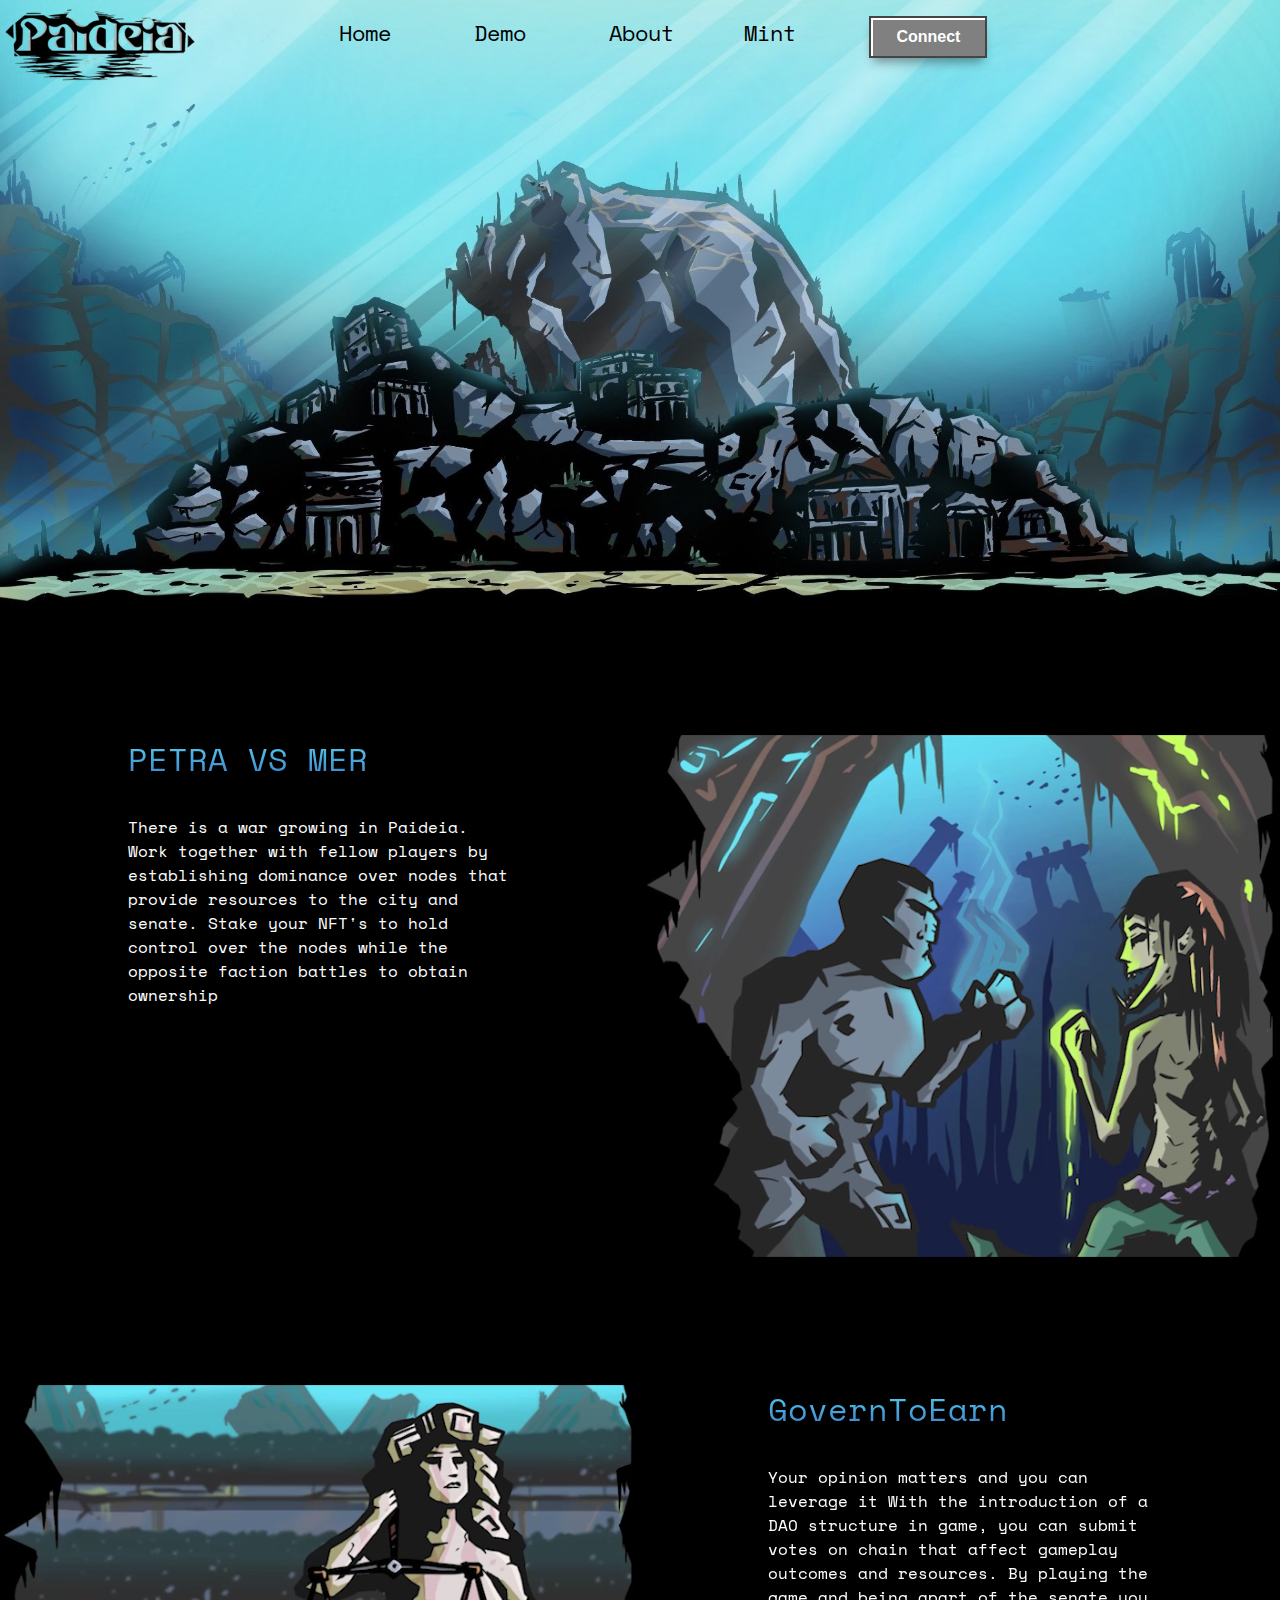
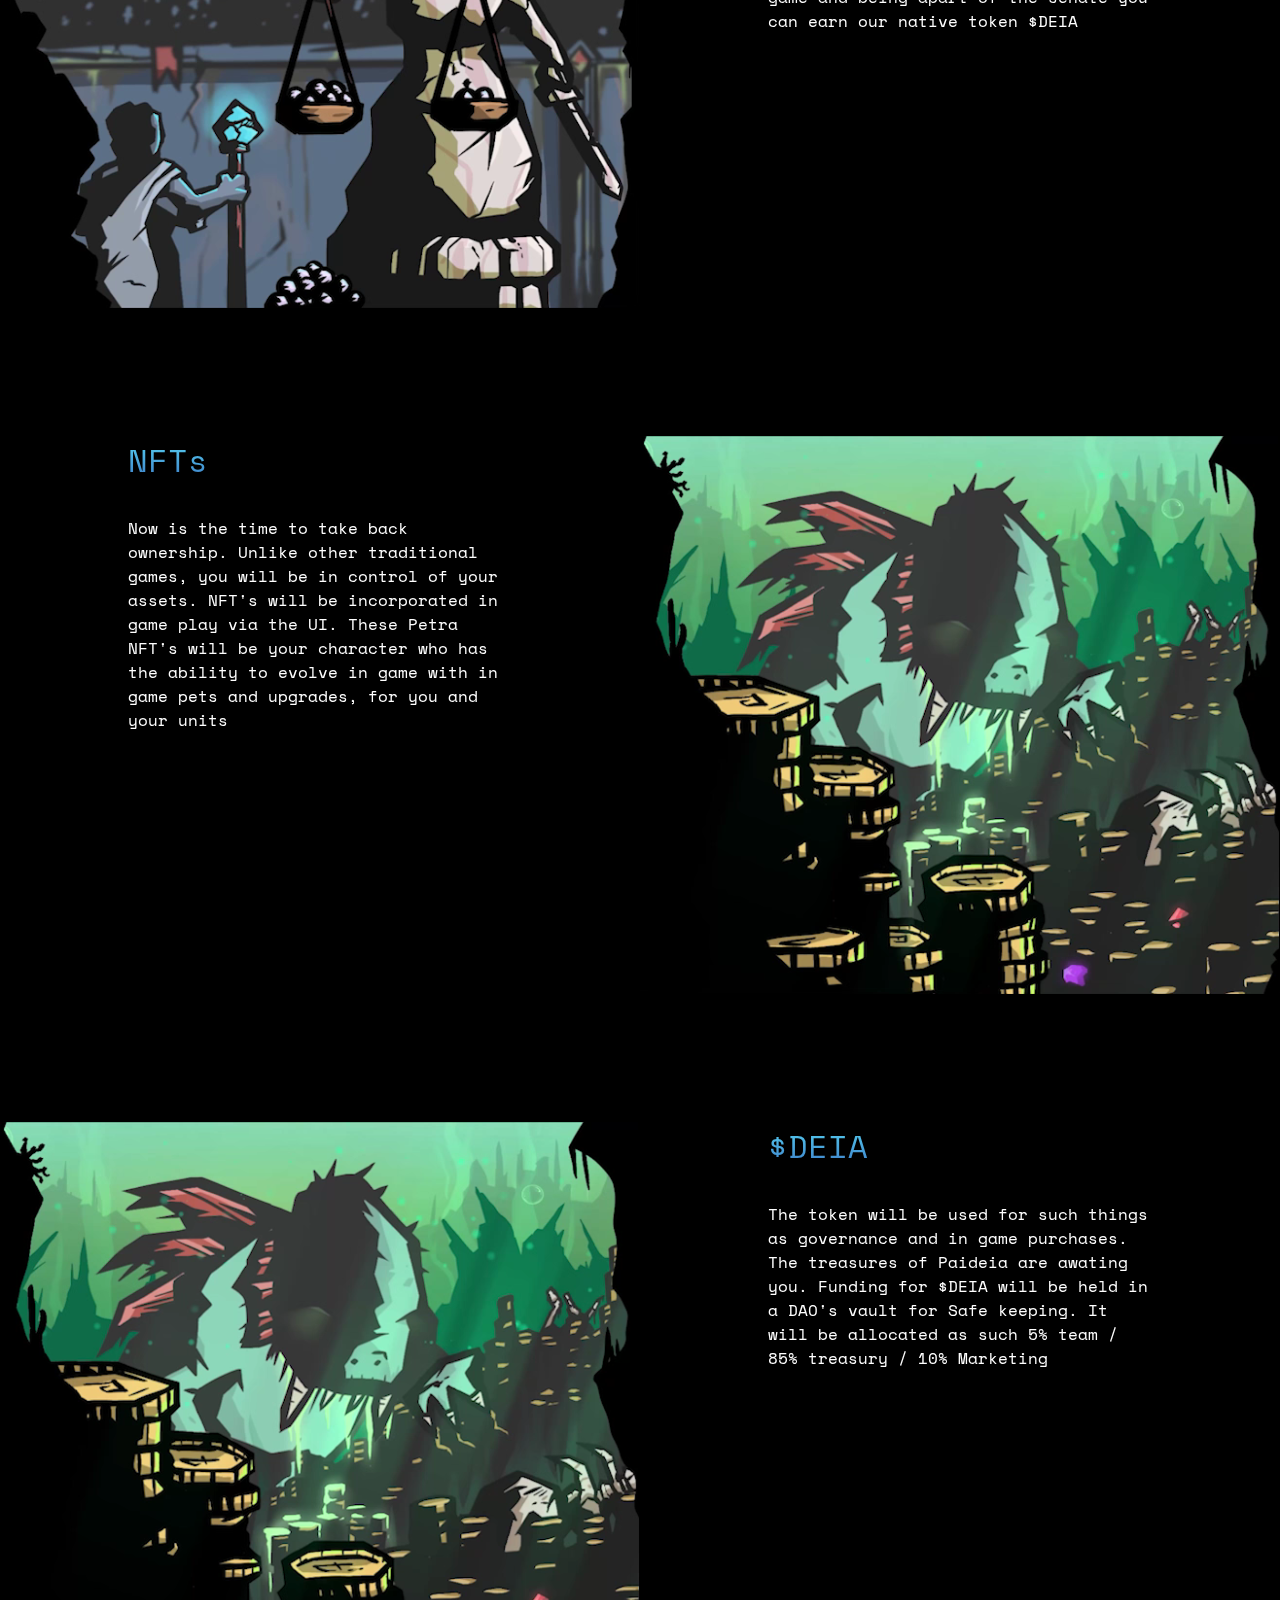
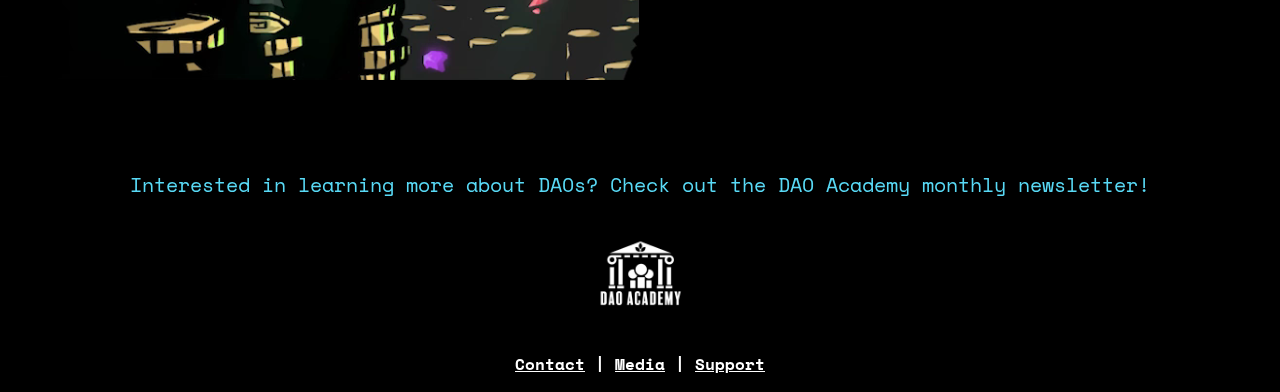
==== index.html @ ad5b8232 "layout update" ====
<!DOCTYPE html>
<html lang="en">
<head>
    <meta charset="UTF-8">
    <meta http-equiv="X-UA-Compatible" content="IE=edge">
    <meta name="viewport" content="width=device-width, maximum-scale=1.0, user-scalable=no">
    <title>Paideia</title>
    <link rel="stylesheet" href="style.css">
    <link rel="stylesheet" href="https://cdn.jsdelivr.net/npm/swiper@8/swiper-bundle.min.css"/>
    <link href="https://fonts.googleapis.com/css2?family=Space+Mono&display=swap" rel="stylesheet">
  </head>
<body class="body">



    <!-- Main Page --> 
    <div class="mainpage">

      

      <div class="navbarContainer">

        <div class="logoContainer">
          <img src="images/Paideia Logo.png" class="logo">
        </div>

        <div class="navbarSpacer">
        </div>

       
       
        <ul id="menuList" class="nav">
          <li><a href="C:\Users\Autumn Sexy Wifey\Desktop\Learnin codin (yee haw)\Paideia\index.html">Home</a></li>
          <li><a href="C:\Users\Autumn Sexy Wifey\Desktop\Learnin codin (yee haw)\Paideia\demo.html">Demo</a></li>
          <li><a href="C:\Users\Autumn Sexy Wifey\Desktop\Learnin codin (yee haw)\Paideia\aboutus.html">About</a></li>
          <li><a href="https://opensea.io">Mint</a></li>
        </ul>
        

        <ul>
          <li>
            <button id="connect-button">Connect</button>
          <script>
         
      document.getElementById('connect-button').addEventListener('click', event => {
        let account;
        let button = event.target;
        ethereum.request({method: 'eth_requestAccounts'}).then(accounts => {
          account = accounts[0];
          console.log(account);
          button.textContent = account;

          ethereum.request({method: 'eth_getBalance' , params: [account, 'latest']}).then(result => {
            console.log(result);
            let wei = parseInt(result,16);
            let balance = wei / (10**18);
            console.log(balance + " ETH");
          });
        });
      });
    
          </script>
          </li>

        </ul>
        
        <!-- 
      
          <div id="menuList">
              <a href="#"><img src="images/icons8-discord-35.png" class="discord"></a>
              <a href="#"><img src="images/icons8-twitter-35.png" class="twitter"></a>
              <a href="#"><img src="images/icons8-notion-35.png"  class="notion"></a> 
          </div>
      
        </nav> -->

        
      </div>

      <img src="images/mainpage.jpg" class="first">

    </div>

  
    <!-- Section 1 --> 
    <div class="section1">

      <div class="flex-child">
          <p class="sectionTitle"> PETRA VS MER </p>
          <p class="sectionBaseText"> There is a war growing in Paideia. Work together with fellow players by establishing dominance over nodes that provide resources to the city and senate. 
          Stake your NFT's to hold control over the nodes while the opposite faction battles to obtain ownership</p>
      </div>
      
      <div class="flex-child">
        <video autoplay loop muted class="sectionRVideo">
          <source src="images/FactionWarTest.mp4" type="video/mp4"></video>
      </div>
      

    </div>


    <!-- Section 2 --> 
    <div class="section2temp">

      <div class="flex-child">
        <video autoplay loop muted class="sectionLVideo">
          <source src="images/GovernToEarnTest.mp4" type="video/mp4"></video>
      </div>

      <div class="flex-child">
        <p class="sectionTitle" class="sectionTitleMobile1"> GovernToEarn </p>
        <p class="sectionBaseText" class="sectionBaseTextmobile1"> Your opinion matters and you can leverage it With the introduction of a DAO structure in game, you can submit votes on chain that affect gameplay outcomes and resources. By playing the game and being apart of the senate you can earn our native token $DEIA</p>
    </div>

    </div>


<!-- Section 3 --> 
<div class="section3">

  <div class="flex-child">
    <p class="sectionTitle" class="sectionTitleMobile2"> NFTs </p>
    <p class="sectionBaseText" class="sectionBaseTextmobile2">  Now is the time to take back ownership. Unlike other traditional games, you will be 
      in control of your assets. NFT's will be incorporated in game play via the UI. These Petra NFT's will be your character
      who has the ability to evolve in game with in game pets and upgrades, for you and your units
    </div>

  <div class="flex-child">
    <video autoplay loop muted class="sectionRVideo">
      <source src="images/TokenRewardsV2.mp4" type="video/mp4"></video>
    <!-- Slider 
    <div class="slidercontainer">
   
  <div class="swiper">
      
      <div class="swiper-wrapper">
        
        <div class="swiper-slide"><img src="images/BA Gurl.jpg"></div>
        <div class="swiper-slide"><img src="images/mygurl.jpg"></div>
        <div class="swiper-slide"><img src="images/BA Boyz.jpg"></div>
        <div class="swiper-slide"><img src="images/BA GURL 2.png"></div>
        <div class="swiper-slide"><img src="images/BA BOY 2.png"></div>
        <div class="swiper-slide"><img src="images/ba boy 3.png"></div>
      </div>
    
      
    </div>
  
  </div>
--> 

</div>
  

  
    
  </div>





<!-- JS for NFT slider
<script src="https://cdn.jsdelivr.net/npm/swiper@8/swiper-bundle.min.js"></script> 
<script>
const swiper = new Swiper('.swiper', {
    autoplay: {
        delay: 3000,
        disableOnInteraction: false,
    },

loop: true,


pagination: {
el: '.swiper-pagination',
clickable: true,
},

});
</script> 

</div>
-->


<!-- Section 4 --> 
<div class="section4">
   
  <div class="flex-child">
    <video autoplay loop muted class="sectionLVideo">
      <source src="images/TokenRewardsV2.mp4" type="video/mp4"></video>
  </div>

  
  <div class="flex-child">
    <p class="sectionTitle" class="sectionTitleMobile3"> $DEIA </p>
    <p class="sectionBaseText" class="sectionBaseTextmobile3"> The token will be used for such things as
    
      governance and in game purchases. The 
       
      treasures of Paideia are awating you.
      
      Funding for $DEIA will be held in a DAO's
      
      vault for Safe keeping. It will be allocated as such
      
       5% team / 85% treasury / 10% Marketing </div>

</div>

  
    
  </div>

  
   
  <div>
    <img src="" class="space">
  </div>





<!-- Newsletter -->



  <div class="DAO">
  <p class="Paragraph">
    Interested in learning more about DAOs? Check out the DAO Academy monthly newsletter!
  </p>
  </div>
  <div>
  <a href="https://www.daoacademy.net/"><img src="images/bottom logo.png" class="bottomlogo"></a>

</div>


 <!-- Bottom content
<div class="bottomlinks">
  <div class="bottomimg">
  <img src="images/seahorse (1).png">
  </div>
      <div class="bottomimg">
      <img src="images/crab.png">
      </div>
</div>
-->
<div>

<h3 class="support"><a href= "mailto:paideiagame@gmail.com">Contact</a> | 
<a href="https://youtube.com/playlist?list=PLAbGVBnCUNYf0mu6o3eMR4zcFHXw7en46">Media</a> |
<a href="https://discord.com/channels/1031956925954412607/1031975352479789087">Support</h3>
</div>


<!-- JAVA --> 
<script>
/* Mobile Drop down menu list */
  var menuList = document.getElementById("menuList");
  
  menuList.style.maxHeight = "0px"

  function togglemenu(){
     if(menuList.style.maxHeight == "0px")

     {
         menuList.style.maxHeight = "330px";
     }
     else{
         menuList.style.maxHeight = "0px";
     }
  }

 </script>





</body>
</html>
---- style.css ----
/* Body */
.body{
    padding: 0;
    margin: 0;
    justify-content: center;
    background-color: black;
    font-family: 'Space Mono', monospace;
}

/* Nav */
nav{
    background-color: transparent;
}

.navbarContainer{
    position: absolute;
    top:0; right:0; bottom:0; left:0;
    width: auto;
    max-height: fit-content;
    background-color: transparent;
   /* border: 1px solid purple; */
    display: flex;
}

/* https://freshman.tech/flexbox-navbar/ */
.navbar {
    display: flex;
    justify-content: space-between;
    align-items: center;
}


ul li{
    display: inline-block;
    list-style: none;
   
}

ul li a{
    text-decoration: none;
    color: black;
    font-size: 26px;
    margin: 0 40px;
    
    
}

.logoContainer
{
    display: flex;
    flex: 0.2;
    background-color: transparent;
    min-width: 15%;
   
  
}

.logo{
    margin-left: 2%;
    margin-top: -30%;
    max-width:100%;
    height:auto;
    max-height: fit-content;
    background-color: transparent;
    

}

.navbarSpacer
{
    flex: 0.27;
    background-color: transparent;
   
}


.menu{
    background-color: transparent;
}

.menu-icon{
    width: 25px;
    cursor: pointer; 
    display: none;
      
}

.nav li{
    width: 125px;
}

ul li a{
    display: flex;
    text-decoration: none;
    color: black;
    font-size: 22px;
 
}

ul li a:hover{
    color: white;
}


/* Nav Socials */

.discord{
    padding: 0 15px;
    background-color: transparent;
   
}
.twitter{
    padding: 0 15px;
    background-color: transparent;
    
}
.notion{
    padding: 0 15px;
    background-color: transparent;
   
}

button {
    border: solid 2px #444;
    font-size:16px;
    padding: 10px 25px 10px 25px;
    background: gray;
    font-weight: bold;
    color: #fff;
    box-shadow: inset 2px 2px 0 #fff, 0 8px 10px -4px rgba(0,0,0,0.4);
    cursor: pointer;
    transition: all 0.4s ease;
  }

/* main page */
.heroImage{
    width:auto;
    
}

.mainpage{
    flex-direction: column;
    overflow: hidden;
    display: flex;
    justify-content: center;

}

.first{
    max-width:100%;
    height:auto;
}

/* Main */

/* sections imgs */
.section1{
    display: flex;
    margin-top: 10%;
}

.section2temp{
    display: flex;
    margin-top: 10%;
}

.section3{
    display: flex;
    margin-top: 10%;
}

.section4{
    display: flex;
    margin-top: 10%;
}

.flex-child {
    flex: 1;
 
}


.sectionRVideo{
    float: left;
    max-width:100%;
    height:auto;
}

.sectionLVideo{
    float: right;
    max-width:100%;
    height:auto;
}

/* sections texts */

.sectionTitle{
    
    margin-left: 20%;
    margin-right: 20%;
    margin-top: 0%;
    font-size: large;
    font-size: 32px;
    color: whitesmoke;
    background: -webkit-linear-gradient( rgb(89, 218, 246), rgb(59, 118, 196));
    -webkit-background-clip: text;
    -webkit-text-fill-color: transparent;
    
}

.sectionBaseText{
    display: flex;
    margin-left: 20%;
    margin-right: 20%;
    margin-top: 2%;
    text-size-adjust: 20px;
    color: white;
    
}




/* Img Slider

.slidecontainer{
    display: flex;
    border: 1px solid yellow;
    
    
}

.swiper{
    position: absolute;
    display: flex;
    top: -250px;
    margin: 30px 0;
    width: 275px;
    border: 1px solid yellow;

}

.swiper-slide img{
    display: flex;
    margin: 30px 0;
    max-width:100%;
    height:auto;
    max-height: fit-content;
    background-color: transparent;
    border: 1px solid grey;
}

*/

.space{
    display: flex;
   padding: 35px 15px 35px 15px;
    max-width:100%;
    height:auto;
}

/* Newsletter */



.Paragraph{
    color: #59DAF6;
    font-size: 20px;
    text-align: center;
}

.bottomlogo{
    display: flex;
    margin-left: 33%;
    max-width:35%;
    height:auto;
   
}





.support{
    text-align: center;
    color: white;
    font-size: 16px;
}

.support a{
    color: white;
}











/* ABOUT US PAGE */



/* Team Members */

.spacebetween{
    border: 100px solid #59DAF6;
}
   .sentence{
    color: white;
    font-size: 26px;
    display: flex;
    margin-left: 15%;
    margin-right: 15%;
    margin-top: 2%;
    text-align: center;
 
   }



.team{
    display: inline-flex;
}

.imgbox{
    display: flex;
    flex-direction: column;
    margin-left: 20%;
   background-image: linear-gradient(#102d33, #59DAF6);
   border: none;
   border-radius: 45%;
   opacity: 85%;
   
}

.imgbox:hover{
    opacity: 100%;
    
}


.content h2{
    display: flex;
    flex-direction: column;
    margin-left: -16%;
    margin-right: 5%;
    margin-top: 20%;
    position: absolute;
    color: white;
    
}

.content p{
    display: flex;
    flex-direction: column;
    margin-left: -12%;
    margin-right: 5%;
    margin-top: 22%;
    position: absolute;
    color: white; 
}




   


@media only screen and (max-device-width: 1023px) {

    .logo{
    margin-left: 2%;
    margin-top: -30%;
    max-width:100%;
    height:auto;
    max-height: fit-content;
    background-color: transparent;
    }

    .nav{
        margin-right: 5%;
    }

    .nav li{
        width: 50px;
        
        
    }
    
    ul li a{
        display: flex;
        text-decoration: none;
        color: black;
        font-size: 16px;
     
    }

   .connect{
   background-color: #696969; 
   border: none;
   border-radius: 15%;
   color: #59DAF6;
   padding: 8px 16px;
   text-align: center;
   text-decoration: none;
   display: flex;
   font-size: 12px;
  
   
}
    
    .menu-icon{
       
       display: none;
        
    }
 
 .sectionTitle{
    font-size: 18px;
    margin-top: 30%;
    margin-right: 0%;
    margin-left: 5%;
}


 
.sectionBaseText{
   font-size: 12px;
   margin-bottom: 100%;
   margin-right: 0%;
   margin-left: 5%;
   margin-top: 5%;
}

.sectionRVideo{
   max-width:100%;
   height:auto;
   margin-top: 30%;
}

.sectionLVideo{
    max-width:100%;
    height:auto;
    margin-top: 30%;
 }


 .section1{
    display: flex;
  
}

.section2temp{
    display: flex;
    margin-top: -20%;
}

.section3{
    display: flex;
    margin-top: -20%;
}

.section4{
    display: flex;
    margin-top: -20%;
}

.bottomimg img{
    display: none;
}



}






@media only screen and (max-device-width: 600px){
    .logo{
        margin-left: 2%;
        margin-top: -30%;
        max-width:100%;
        height:auto;
        max-height: fit-content;
        background-color: transparent;
        }
    
        .nav{
            margin-right: 5%;
        }
    
        .nav li{
            width: 50px;
            
            
        }
        
        ul li a{
            display: flex;
            text-decoration: none;
            color: black;
            font-size: 16px;
         
        }
    
       .connect{
       display: flex;
       padding: 8px 16px;
        

    }
    
    
        .menu-icon{
           
            display: inline-block;
      
        }
        #menuList{
            overflow: hidden;
            transition: 0.5s;
            display: flex;
            background-color: white;
            opacity: 50%;
            flex-direction: column-reverse;
          
           
        }
        

    .sectionTitle{
        margin-left: 0%;
        margin-right: 0%;
        margin-top: 0%;
        font-size: 16px;
        border: 1px solid yellow;
    }
     
    .sectionBaseText{
       font-size: 12px;
       border: 1px solid yellow;
      margin: 0%;
    }
    

    .sectionRVideo{
        float: none;
        max-width:100%;
        height:auto;
        border: 1px solid yellow;
    }
    
    .sectionLVideo{
        float: none;
        max-width:100%;
        height:auto;
        margin-top: 80%;
        border: 1px solid yellow;
     }
    
     .flex-child{
        flex-direction: column;
        border: 1px solid yellow;
     }
    
     .section1{
         display: flex;
        margin-top: -20%;
        flex-direction: column;
        padding: 0px 15px;
        border: 1px solid yellow;
    }
    
    .section2temp{
        display: flex;

        flex-direction: column;
        padding: 0px 15px;
        border: 1px solid yellow;
    }
    
    .section3{
        display: flex;
        margin-top: -20%;
        flex-direction: column;
        padding: 0px 15px;
        border: 1px solid yellow;
    }
    
    .section4{
        display: flex;
        margin-top: -20%;
        flex-direction: column;
         padding: 0px 15px;
        border: 1px solid yellow;

    }
    
    .DAO p{
        font-size: 12px;
    }

    .support a{
        font-size: 12px;
    }
}
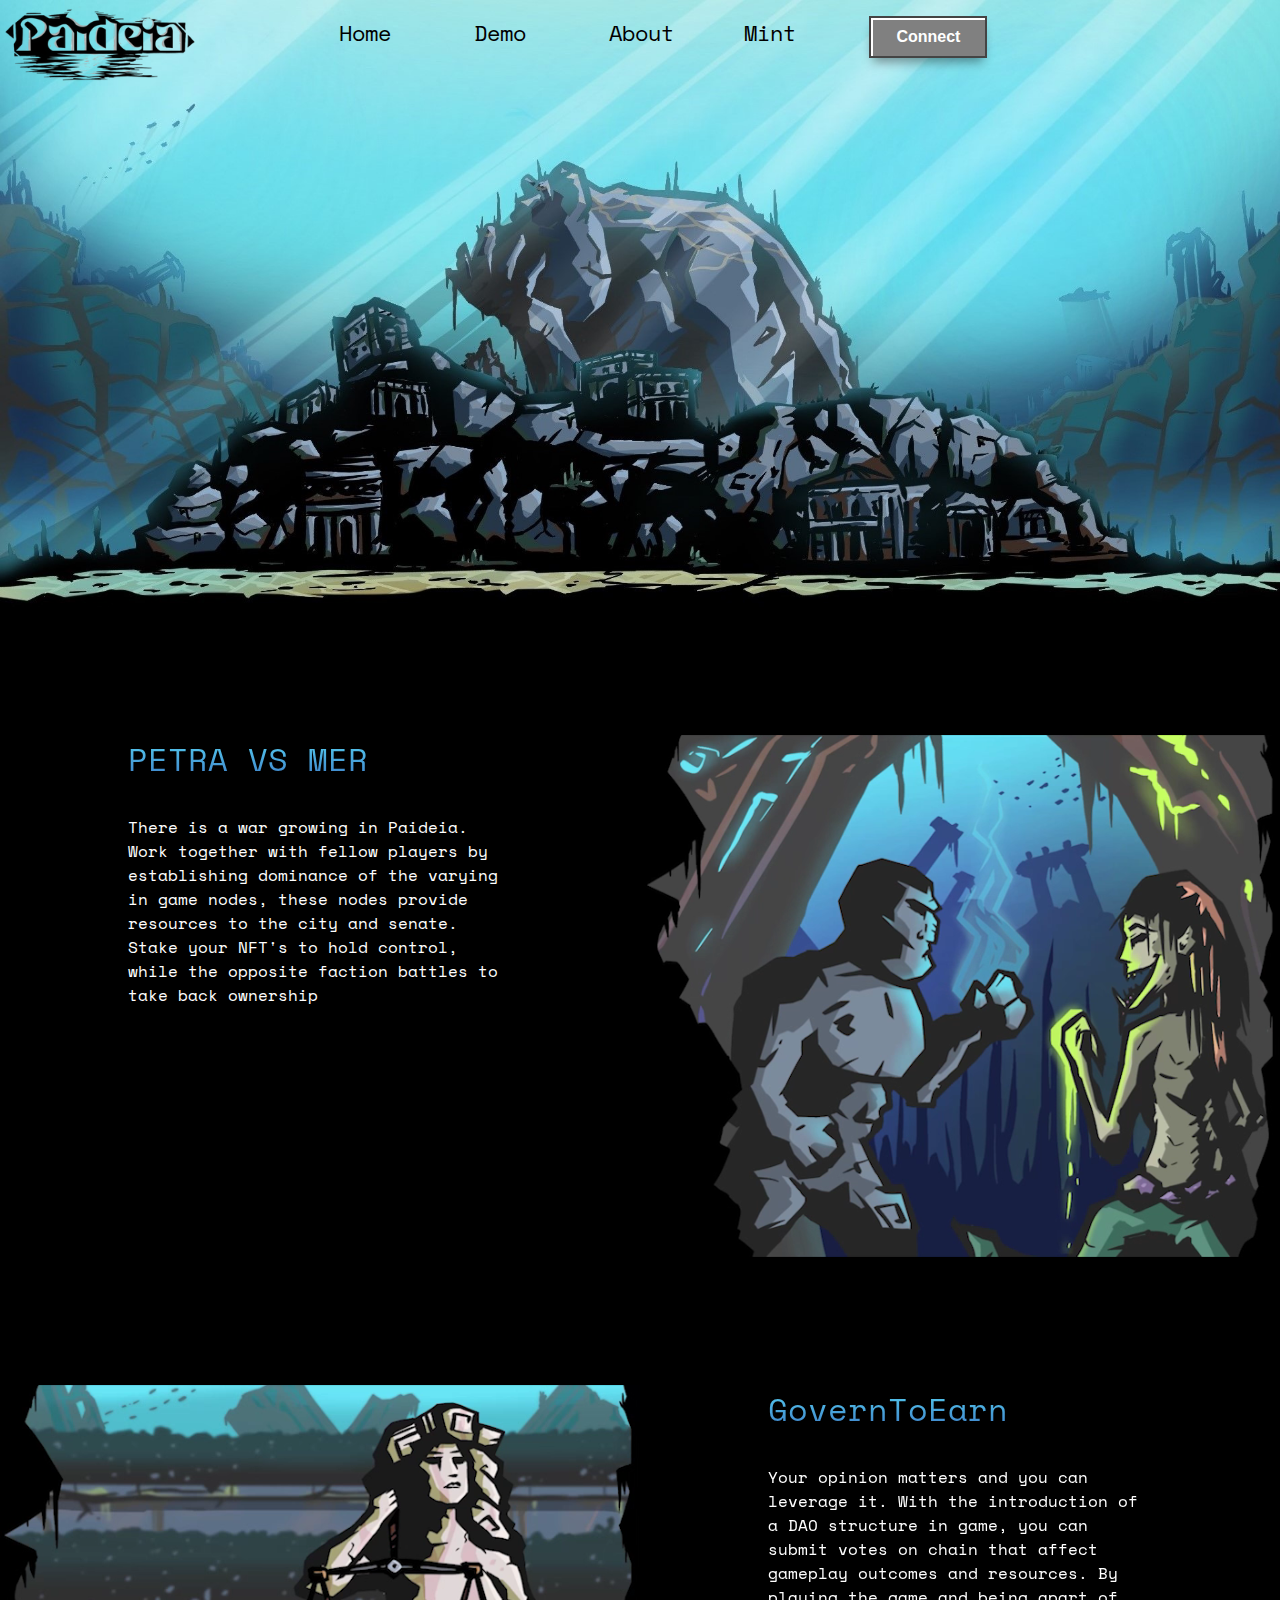
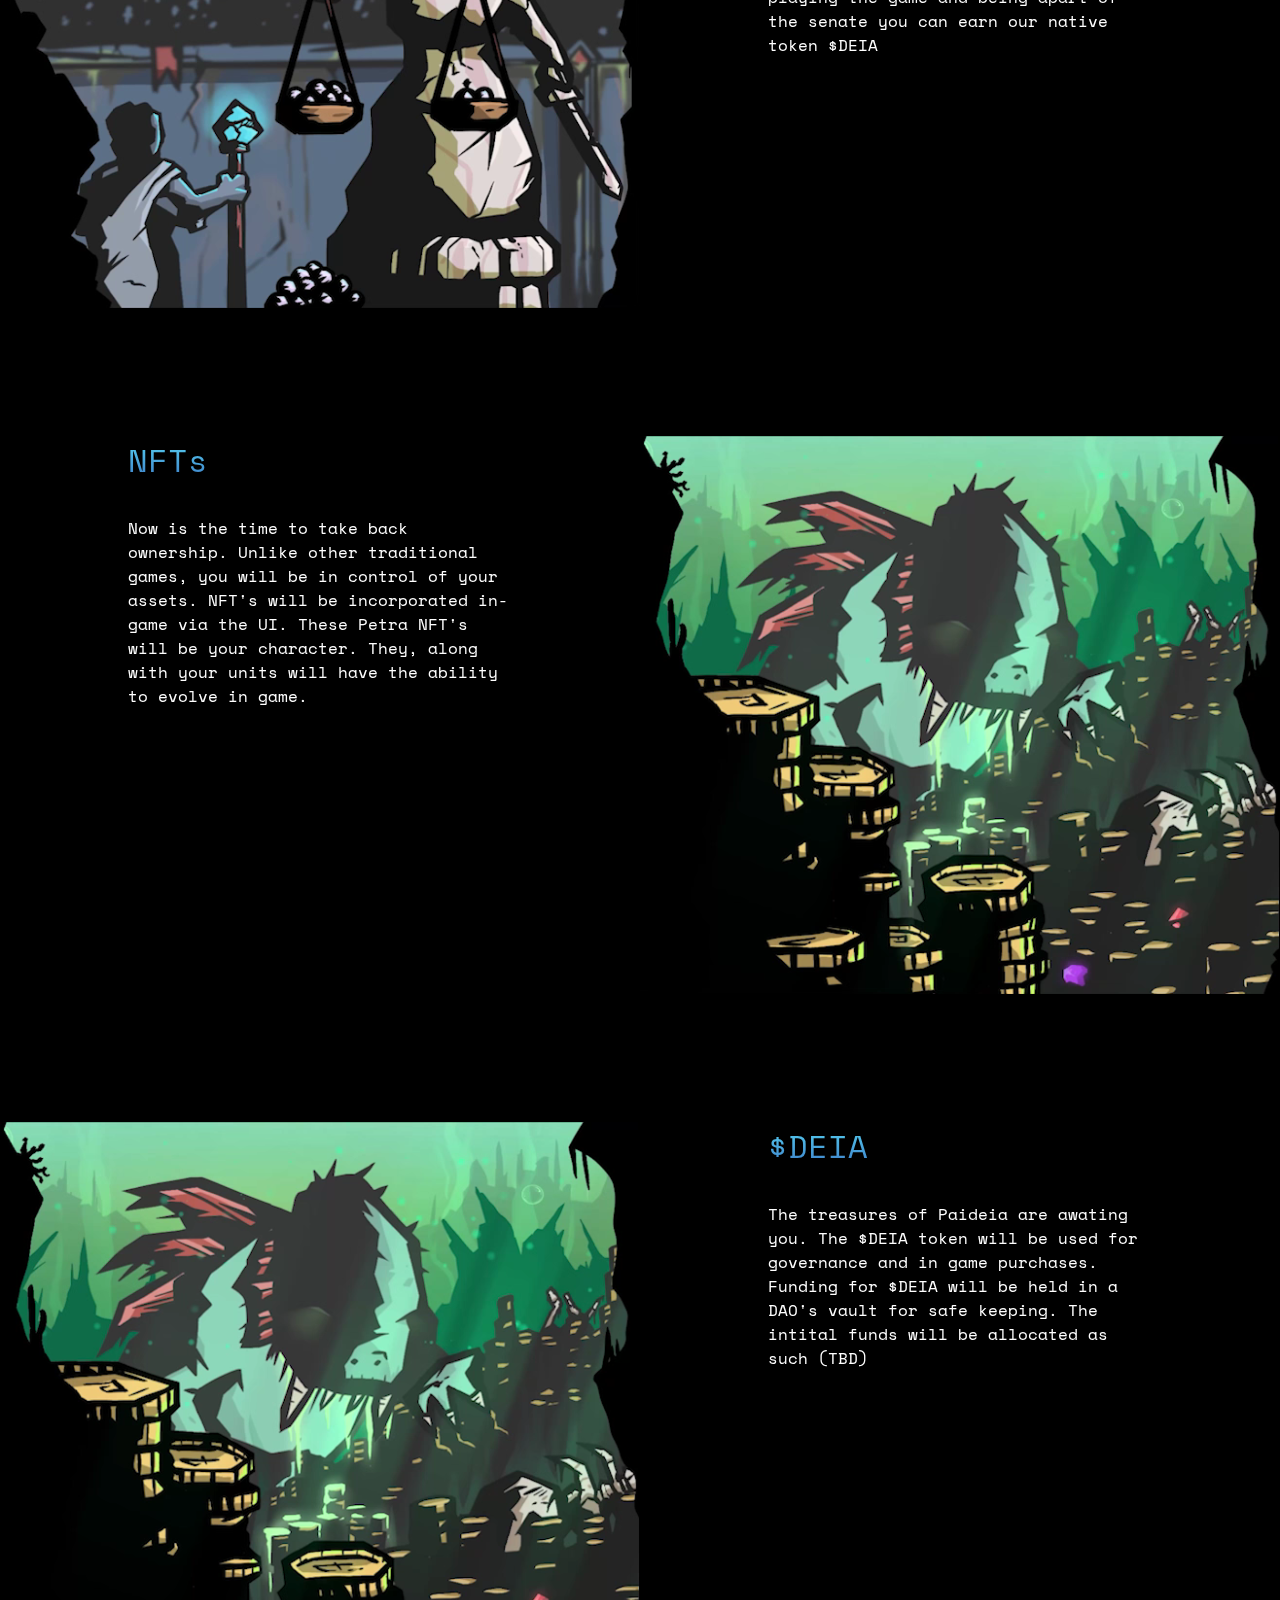
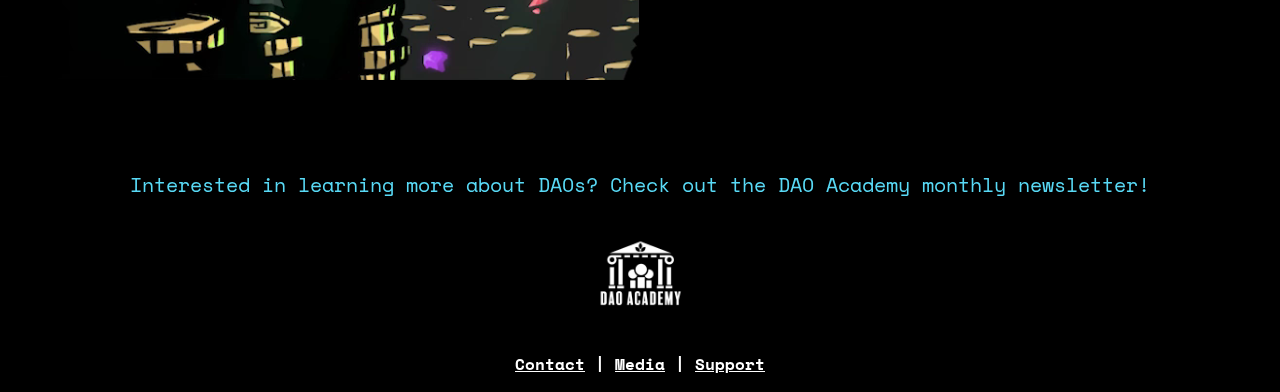
==== commit a7925e1e: "update" ====
--- a/index.html
+++ b/index.html
@@ -87,8 +87,8 @@
 
       <div class="flex-child">
           <p class="sectionTitle"> PETRA VS MER </p>
-          <p class="sectionBaseText"> There is a war growing in Paideia. Work together with fellow players by establishing dominance over nodes that provide resources to the city and senate. 
-          Stake your NFT's to hold control over the nodes while the opposite faction battles to obtain ownership</p>
+          <p class="sectionBaseText"> There is a war growing in Paideia. Work together with fellow players by establishing dominance of the varying in game nodes, these nodes provide resources to the city and senate. 
+          Stake your NFT's to hold control, while the opposite faction battles to take back ownership</p>
       </div>
       
       <div class="flex-child">
@@ -110,7 +110,7 @@
 
       <div class="flex-child">
         <p class="sectionTitle" class="sectionTitleMobile1"> GovernToEarn </p>
-        <p class="sectionBaseText" class="sectionBaseTextmobile1"> Your opinion matters and you can leverage it With the introduction of a DAO structure in game, you can submit votes on chain that affect gameplay outcomes and resources. By playing the game and being apart of the senate you can earn our native token $DEIA</p>
+        <p class="sectionBaseText" class="sectionBaseTextmobile1"> Your opinion matters and you can leverage it. With the introduction of a DAO structure in game, you can submit votes on chain that affect gameplay outcomes and resources. By playing the game and being apart of the senate you can earn our native token $DEIA</p>
     </div>
 
     </div>
@@ -122,8 +122,7 @@
   <div class="flex-child">
     <p class="sectionTitle" class="sectionTitleMobile2"> NFTs </p>
     <p class="sectionBaseText" class="sectionBaseTextmobile2">  Now is the time to take back ownership. Unlike other traditional games, you will be 
-      in control of your assets. NFT's will be incorporated in game play via the UI. These Petra NFT's will be your character
-      who has the ability to evolve in game with in game pets and upgrades, for you and your units
+      in control of your assets. NFT's will be incorporated in-game via the UI. These Petra NFT's will be your character. They, along with your units will have the ability to evolve in game. 
     </div>
 
   <div class="flex-child">
@@ -196,17 +195,13 @@
   
   <div class="flex-child">
     <p class="sectionTitle" class="sectionTitleMobile3"> $DEIA </p>
-    <p class="sectionBaseText" class="sectionBaseTextmobile3"> The token will be used for such things as
-    
-      governance and in game purchases. The 
+    <p class="sectionBaseText" class="sectionBaseTextmobile3"> The 
        
-      treasures of Paideia are awating you.
-      
-      Funding for $DEIA will be held in a DAO's
-      
-      vault for Safe keeping. It will be allocated as such
-      
-       5% team / 85% treasury / 10% Marketing </div>
+      treasures of Paideia are awating you. The $DEIA token will be used for governance and in game purchases.
+      
+      Funding for $DEIA will be held in a DAO's vault for safe keeping. The intital funds will be allocated as such
+      
+       (TBD) </div>
 
 </div>
 
--- a/style.css
+++ b/style.css
@@ -327,6 +327,8 @@
     display: inline-flex;
 }
 
+
+
 .imgbox{
     display: flex;
     flex-direction: column;
@@ -336,6 +338,7 @@
    border-radius: 45%;
    opacity: 85%;
    
+   
 }
 
 .imgbox:hover{
@@ -343,6 +346,9 @@
     
 }
 
+.content{
+
+}
 
 .content h2{
     display: flex;
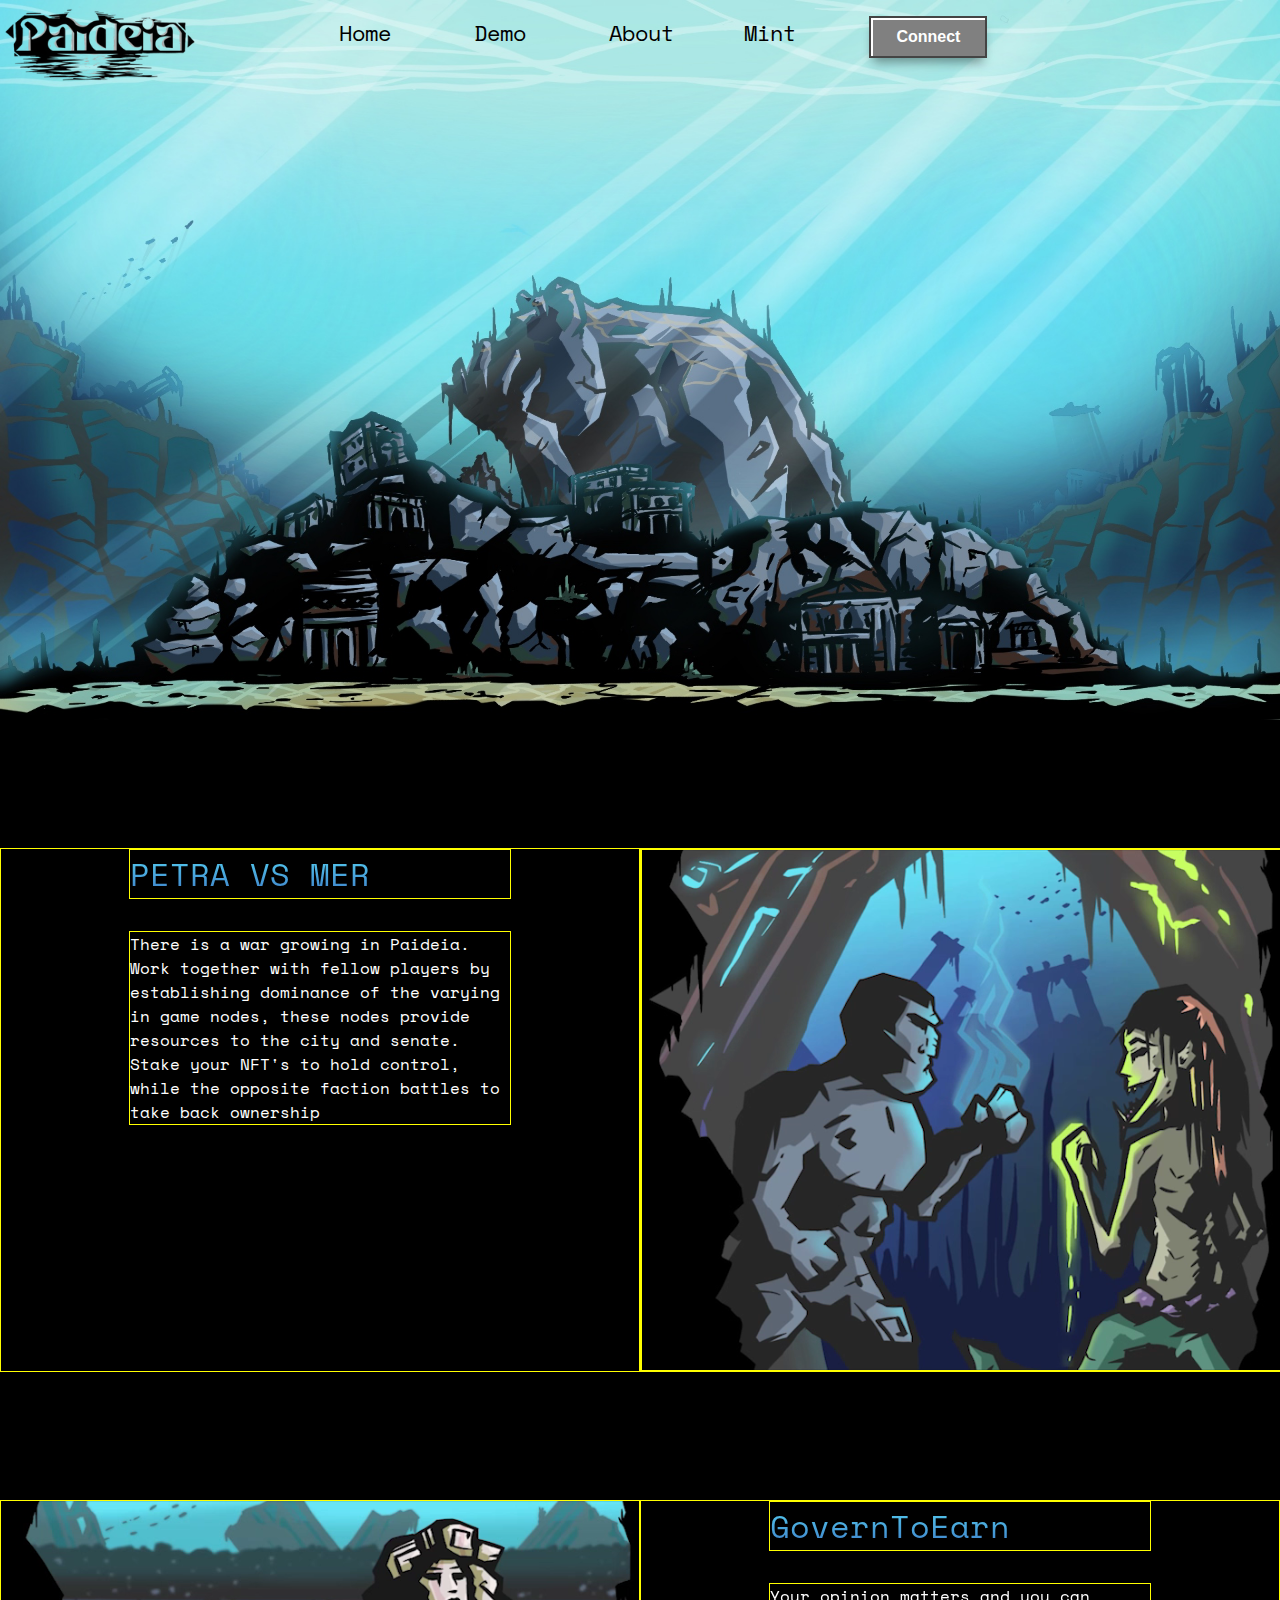
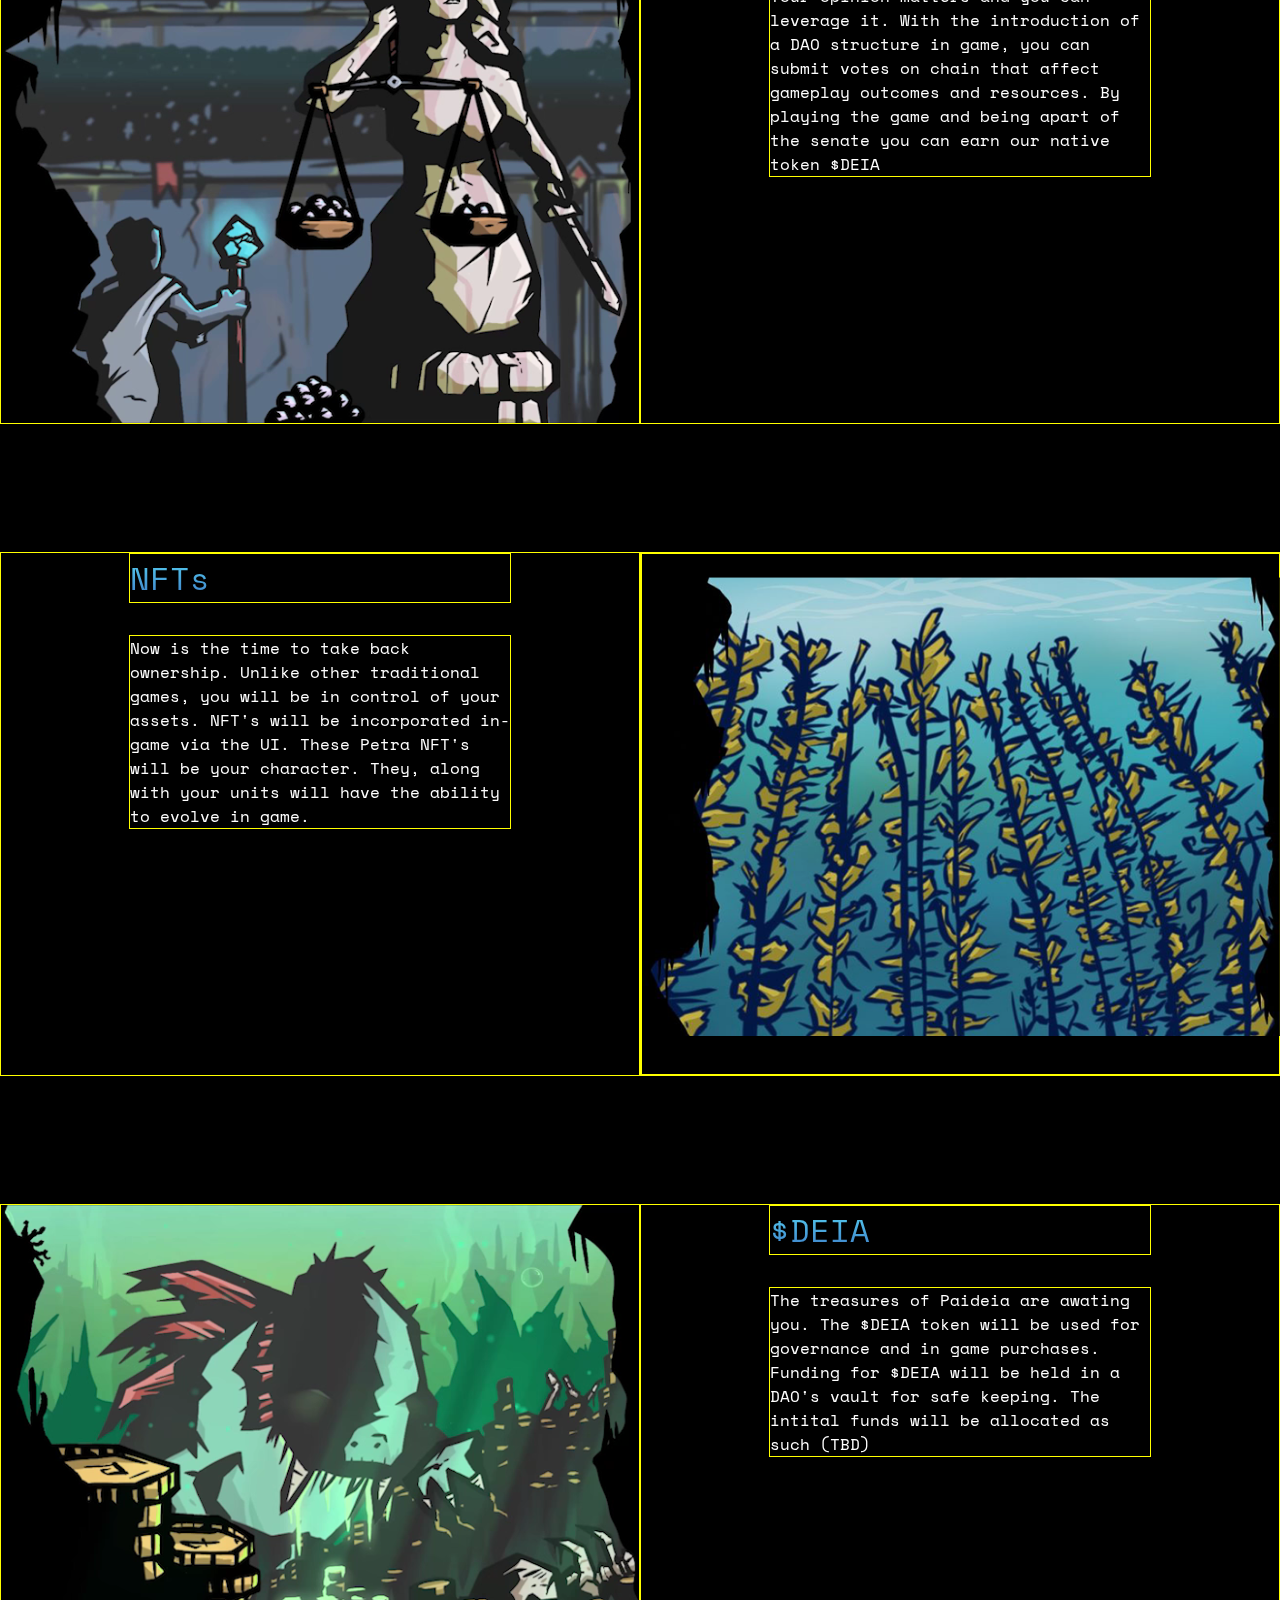
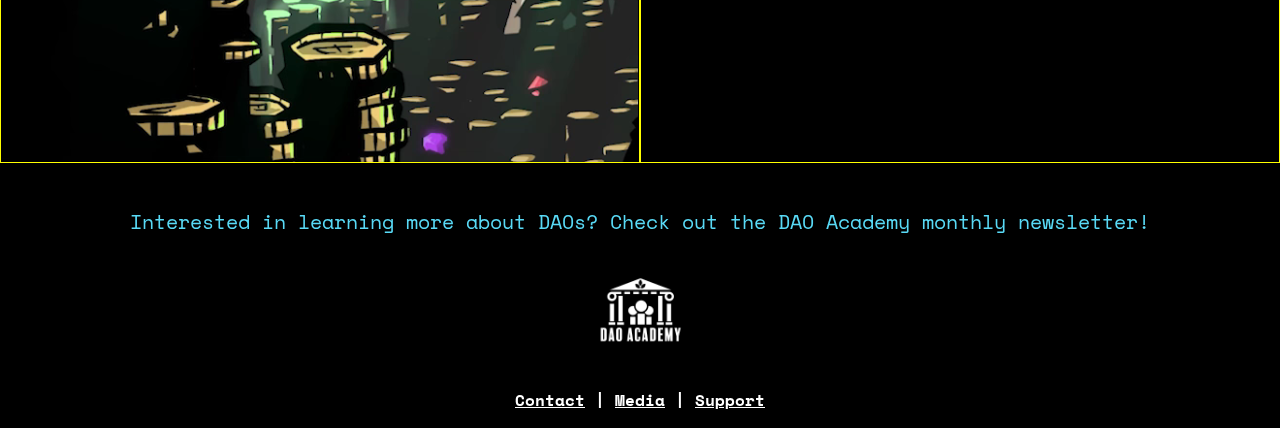
==== commit 53b3db80: "layout" ====
--- a/index.html
+++ b/index.html
@@ -30,9 +30,9 @@
        
        
         <ul id="menuList" class="nav">
-          <li><a href="C:\Users\Autumn Sexy Wifey\Desktop\Learnin codin (yee haw)\Paideia\index.html">Home</a></li>
+          <li><a href="index.html">Home</a></li>
           <li><a href="C:\Users\Autumn Sexy Wifey\Desktop\Learnin codin (yee haw)\Paideia\demo.html">Demo</a></li>
-          <li><a href="C:\Users\Autumn Sexy Wifey\Desktop\Learnin codin (yee haw)\Paideia\aboutus.html">About</a></li>
+          <li><a href="aboutus.html">About</a></li>
           <li><a href="https://opensea.io">Mint</a></li>
         </ul>
         
@@ -77,7 +77,7 @@
         
       </div>
 
-      <img src="images/mainpage.jpg" class="first">
+      <img src="images/Paideia_Face_Of_God.jpg" class="first">
 
     </div>
 
@@ -126,9 +126,13 @@
     </div>
 
   <div class="flex-child">
-    <video autoplay loop muted class="sectionRVideo">
+    <!--- <video autoplay loop muted class="sectionRVideo">
       <source src="images/TokenRewardsV2.mp4" type="video/mp4"></video>
-    <!-- Slider 
+      --->
+
+      <img src="images/Kelp Forest.png" class="sectionRVideo">
+
+    <!-- Slider
     <div class="slidercontainer">
    
   <div class="swiper">
@@ -142,25 +146,25 @@
         <div class="swiper-slide"><img src="images/BA BOY 2.png"></div>
         <div class="swiper-slide"><img src="images/ba boy 3.png"></div>
       </div>
+      
+      
+    </div>
+  
+  </div>
+
+
+</div>
+  
+-->
+  
     
-      
-    </div>
-  
-  </div>
---> 
-
-</div>
-  
-
-  
-    
-  </div>
-
-
-
-
-
-<!-- JS for NFT slider
+  </div>
+
+
+
+
+
+<!-- JS for NFT slider -->
 <script src="https://cdn.jsdelivr.net/npm/swiper@8/swiper-bundle.min.js"></script> 
 <script>
 const swiper = new Swiper('.swiper', {
@@ -181,7 +185,7 @@
 </script> 
 
 </div>
--->
+
 
 
 <!-- Section 4 --> 
--- a/style.css
+++ b/style.css
@@ -176,7 +176,7 @@
 
 .flex-child {
     flex: 1;
- 
+    border: 1px solid yellow;
 }
 
 
@@ -184,6 +184,7 @@
     float: left;
     max-width:100%;
     height:auto;
+    border: 1px solid yellow;
 }
 
 .sectionLVideo{
@@ -205,7 +206,7 @@
     background: -webkit-linear-gradient( rgb(89, 218, 246), rgb(59, 118, 196));
     -webkit-background-clip: text;
     -webkit-text-fill-color: transparent;
-    
+    border: 1px solid yellow;
 }
 
 .sectionBaseText{
@@ -215,13 +216,13 @@
     margin-top: 2%;
     text-size-adjust: 20px;
     color: white;
-    
-}
-
-
-
-
-/* Img Slider
+    border: 1px solid yellow;
+}
+
+
+
+
+/* Img Slider 
 
 .slidecontainer{
     display: flex;
@@ -232,33 +233,21 @@
 
 .swiper{
     position: absolute;
-    display: flex;
-    top: -250px;
-    margin: 30px 0;
     width: 275px;
+    bottom: 300px;
     border: 1px solid yellow;
 
 }
 
 .swiper-slide img{
     display: flex;
-    margin: 30px 0;
     max-width:100%;
-    height:auto;
     max-height: fit-content;
     background-color: transparent;
-    border: 1px solid grey;
+    border: 1px solid yellow;
 }
 
 */
-
-.space{
-    display: flex;
-   padding: 35px 15px 35px 15px;
-    max-width:100%;
-    height:auto;
-}
-
 /* Newsletter */
 
 
@@ -406,18 +395,10 @@
      
     }
 
-   .connect{
-   background-color: #696969; 
-   border: none;
-   border-radius: 15%;
-   color: #59DAF6;
-   padding: 8px 16px;
-   text-align: center;
-   text-decoration: none;
-   display: flex;
-   font-size: 12px;
-  
-   
+
+
+button{
+   display: flex; 
 }
     
     .menu-icon{
@@ -517,12 +498,11 @@
          
         }
     
-       .connect{
-       display: flex;
-       padding: 8px 16px;
-        
-
-    }
+        button{
+            
+        }
+    
+
     
     
         .menu-icon{
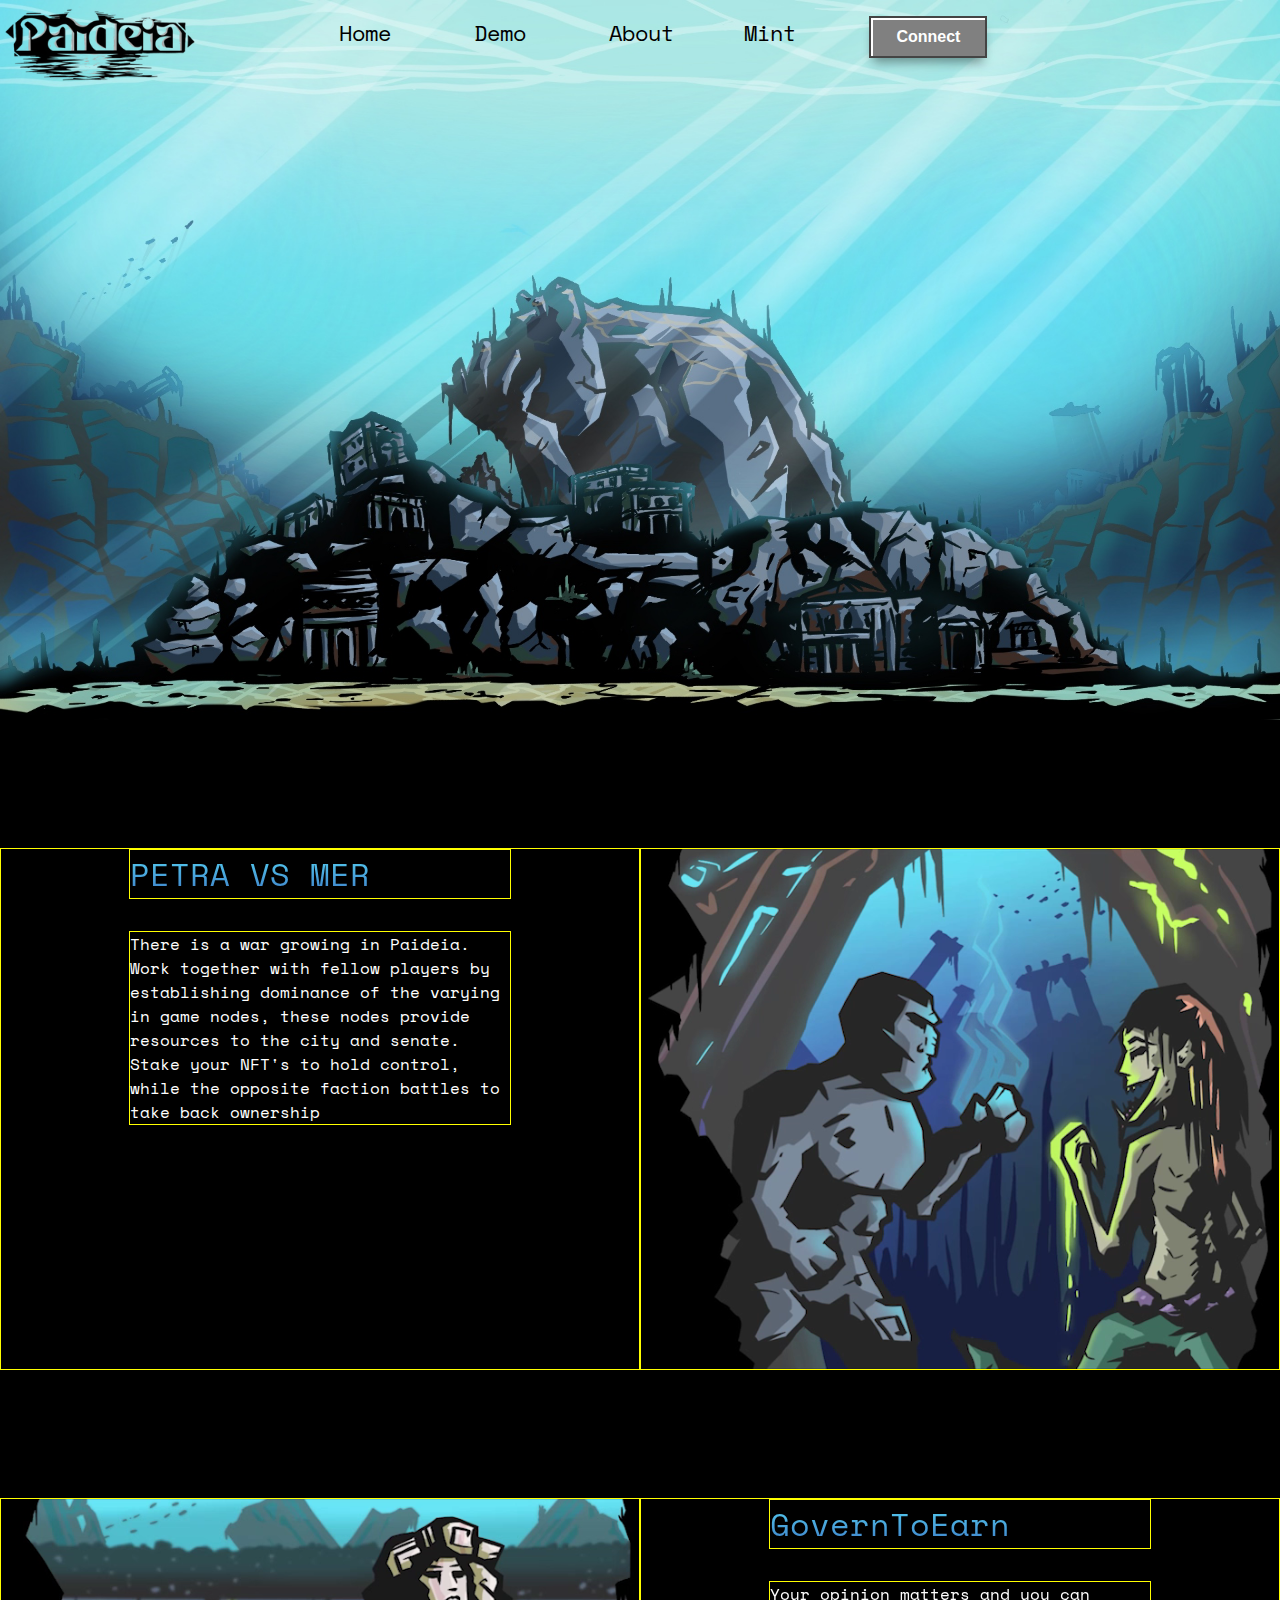
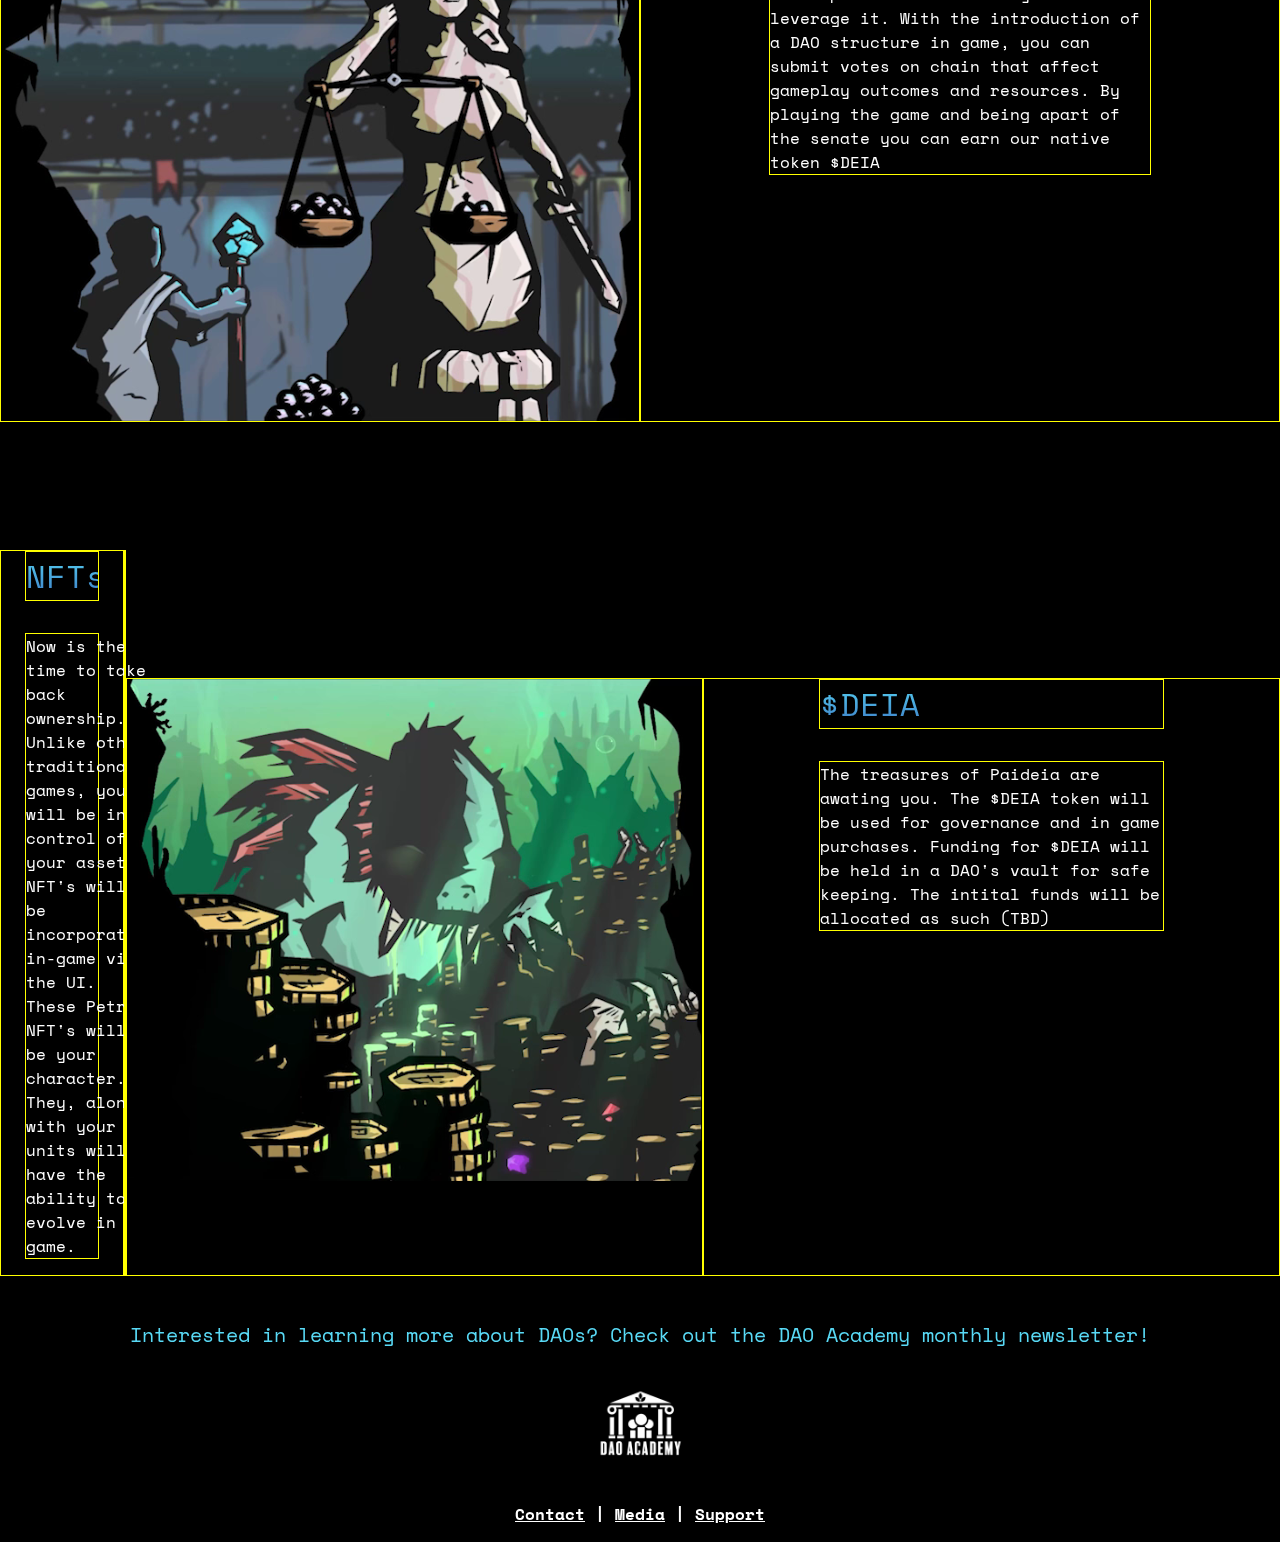
==== commit 9238dd98: "mobile" ====
--- a/index.html
+++ b/index.html
@@ -72,7 +72,7 @@
               <a href="#"><img src="images/icons8-notion-35.png"  class="notion"></a> 
           </div>
       
-        </nav> -->
+        -->
 
         
       </div>
@@ -164,7 +164,7 @@
 
 
 
-<!-- JS for NFT slider -->
+<!-- JS for NFT slider
 <script src="https://cdn.jsdelivr.net/npm/swiper@8/swiper-bundle.min.js"></script> 
 <script>
 const swiper = new Swiper('.swiper', {
@@ -185,7 +185,7 @@
 </script> 
 
 </div>
-
+-->
 
 
 <!-- Section 4 --> 
--- a/style.css
+++ b/style.css
@@ -184,7 +184,7 @@
     float: left;
     max-width:100%;
     height:auto;
-    border: 1px solid yellow;
+    
 }
 
 .sectionLVideo{
@@ -363,7 +363,7 @@
 
 
 
-   
+/* TABLET */   
 
 
 @media only screen and (max-device-width: 1023px) {
@@ -468,7 +468,7 @@
 
 
 
-
+/* MOBILE */
 
 @media only screen and (max-device-width: 600px){
     .logo{
@@ -499,7 +499,7 @@
         }
     
         button{
-            
+          display: none;  
         }
     
 
@@ -521,74 +521,120 @@
            
         }
         
-
-    .sectionTitle{
-        margin-left: 0%;
-        margin-right: 0%;
+     
+
+
+    
+        .section1 .flex-child{
+        border: 1px solid yellow;
+        
+     }
+     
+    
+     .section1{
+         
+        flex-direction: column;
+        border: 1px solid yellow;
+        margin-top: -10%;
+    }
+
+    .section1 .sectionTitle{
+        margin-top: 15%;
+    }
+
+    .section1 .sectionBaseText{
+        margin: 0%;
+    }
+
+    .section1 .sectionRVideo{
+        float: none;
         margin-top: 0%;
-        font-size: 16px;
-        border: 1px solid yellow;
-    }
+        
+    }
+
+    
+    .section2temp .flex-child{
+        border: 1px solid yellow;
+        
+     }
      
-    .sectionBaseText{
-       font-size: 12px;
-       border: 1px solid yellow;
-      margin: 0%;
-    }
-    
-
-    .sectionRVideo{
-        float: none;
-        max-width:100%;
-        height:auto;
-        border: 1px solid yellow;
-    }
-    
-    .sectionLVideo{
-        float: none;
-        max-width:100%;
-        height:auto;
-        margin-top: 80%;
-        border: 1px solid yellow;
+    
+     .section2temp{
+         
+        flex-direction: column;
+        border: 1px solid yellow;
+        margin-top: -10%;
+    }
+
+    .section2temp .sectionTitle{
+        margin-top: -105%;
+    }
+
+    .section2temp .sectionBaseText{
+        margin: 0%;
+    }
+
+    .section2temp .sectionLVideo{
+       float: none;
+       margin-top: 45%;
+    }
+
+
+    .section1 .flex-child{
+        border: 1px solid yellow;
+        
      }
-    
-     .flex-child{
+     
+    
+     .section3{
+         
         flex-direction: column;
         border: 1px solid yellow;
+        margin-top: -10%;
+    }
+
+    .section3 .sectionTitle{
+        margin-top: 15%;
+    }
+
+    .section3 .sectionBaseText{
+        margin: 0%;
+    }
+
+    .section3 .sectionRVideo{
+        margin-top: 0%;
+        float: none;  
+    }
+
+    
+
+    .section4 .flex-child{
+        border: 1px solid yellow;
+        
      }
-    
-     .section1{
-         display: flex;
-        margin-top: -20%;
+     
+    
+     .section4{
+         
         flex-direction: column;
-        padding: 0px 15px;
-        border: 1px solid yellow;
-    }
-    
-    .section2temp{
-        display: flex;
-
-        flex-direction: column;
-        padding: 0px 15px;
-        border: 1px solid yellow;
-    }
-    
-    .section3{
-        display: flex;
-        margin-top: -20%;
-        flex-direction: column;
-        padding: 0px 15px;
-        border: 1px solid yellow;
-    }
-    
-    .section4{
-        display: flex;
-        margin-top: -20%;
-        flex-direction: column;
-         padding: 0px 15px;
-        border: 1px solid yellow;
-
-    }
+        border: 1px solid yellow;
+        margin-top: -10%;
+    }
+
+    .section4 .sectionTitle{
+        margin-top: -121%;
+    }
+
+    .section4 .sectionBaseText{
+        margin: 0%;
+    }
+
+    .section4 .sectionLVideo{
+        margin-bottom:15%;
+       float: none;
+        
+    }
+
     
     .DAO p{
         font-size: 12px;
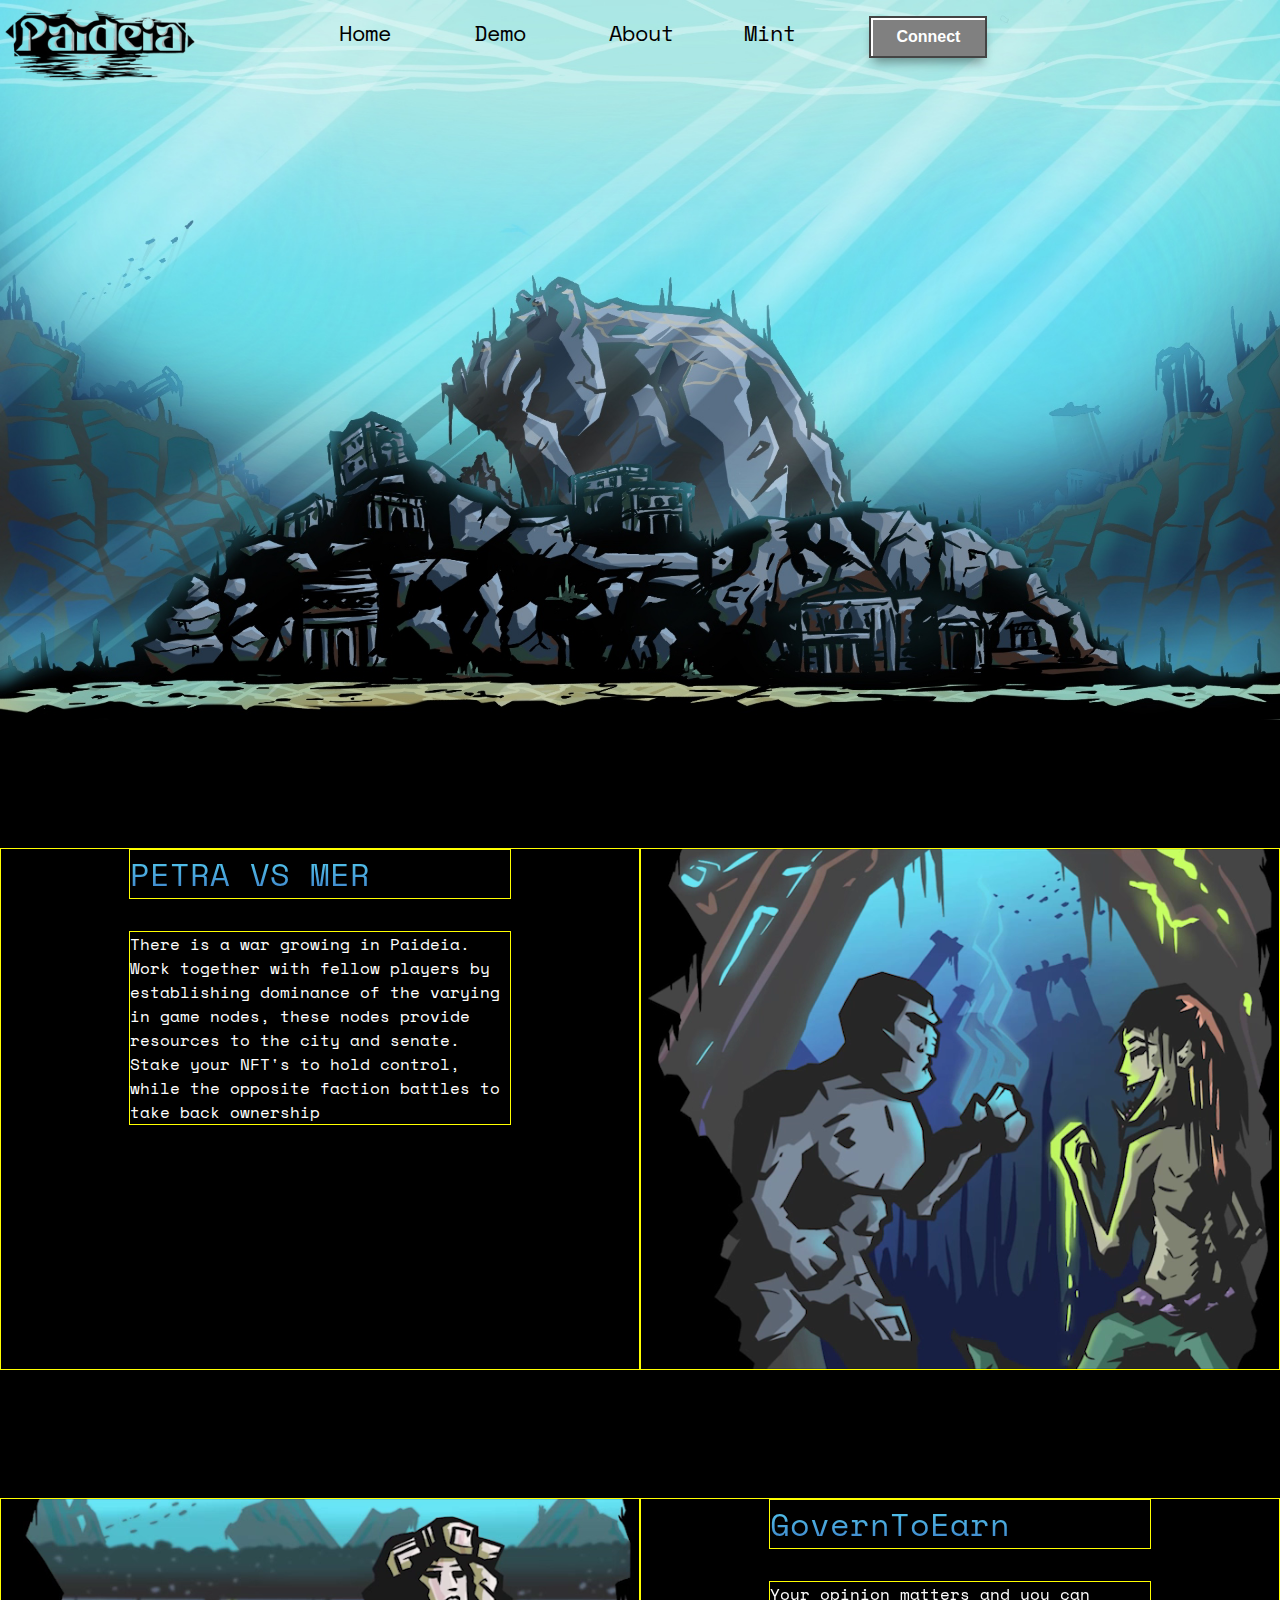
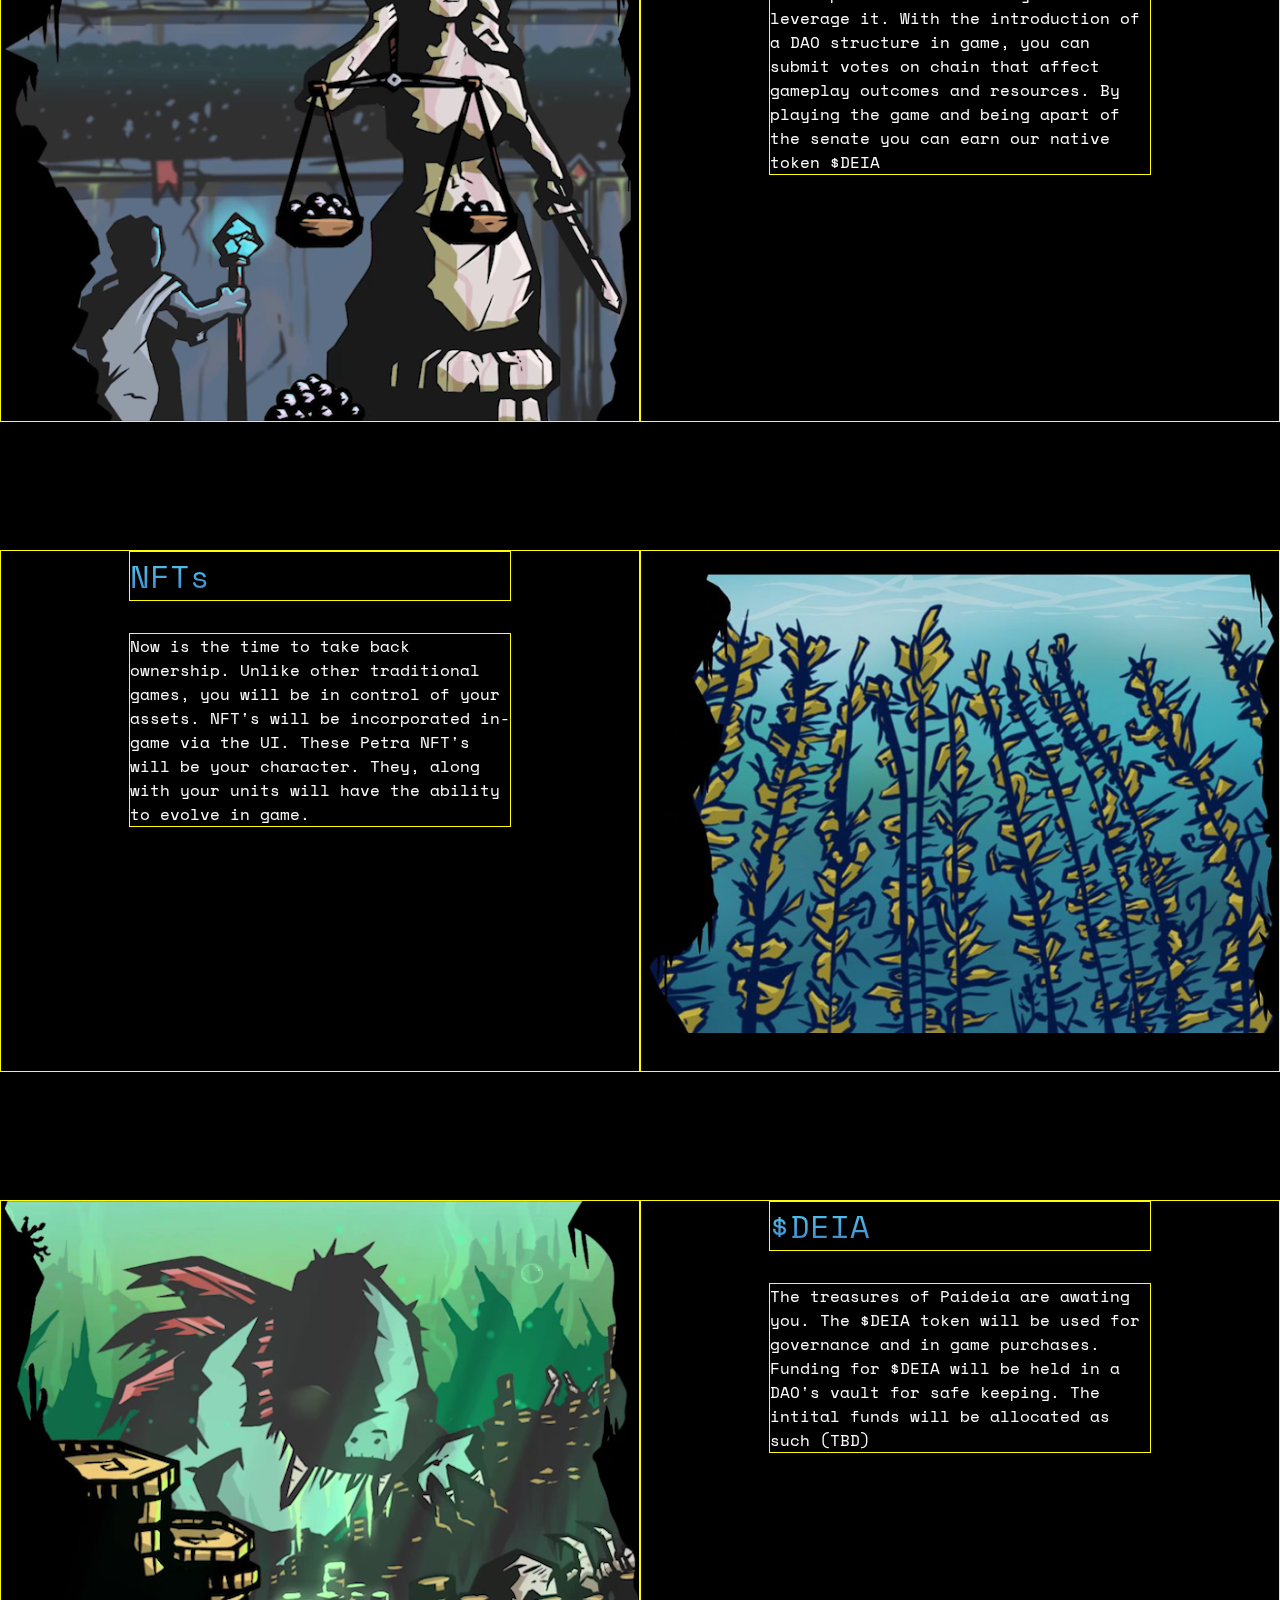
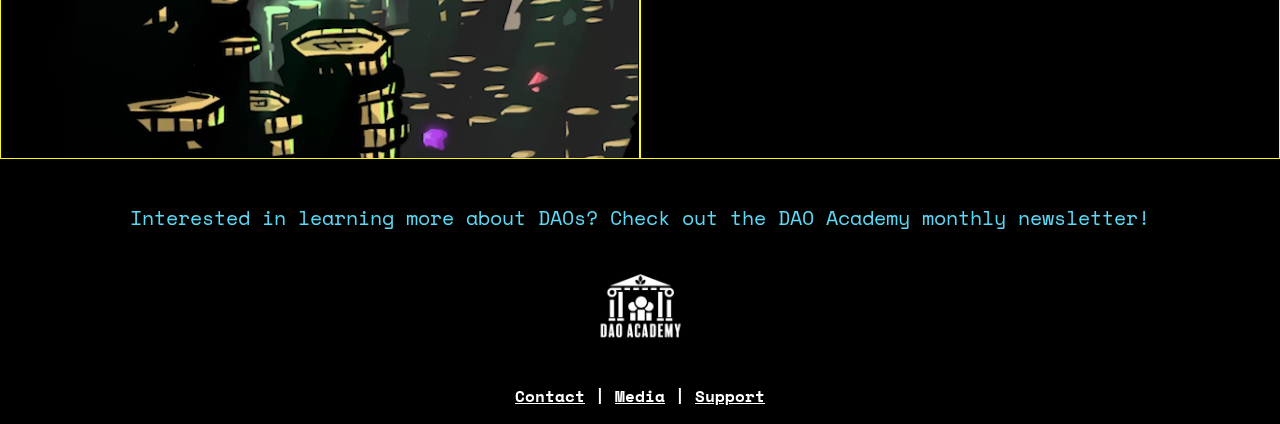
==== commit 248cbe5d: "mobile" ====
--- a/index.html
+++ b/index.html
@@ -31,7 +31,7 @@
        
         <ul id="menuList" class="nav">
           <li><a href="index.html">Home</a></li>
-          <li><a href="C:\Users\Autumn Sexy Wifey\Desktop\Learnin codin (yee haw)\Paideia\demo.html">Demo</a></li>
+          <li><a href="#">Demo</a></li>
           <li><a href="aboutus.html">About</a></li>
           <li><a href="https://opensea.io">Mint</a></li>
         </ul>
@@ -162,7 +162,7 @@
 
 
 
-
+</div>
 
 <!-- JS for NFT slider
 <script src="https://cdn.jsdelivr.net/npm/swiper@8/swiper-bundle.min.js"></script> 
--- a/style.css
+++ b/style.css
@@ -471,6 +471,7 @@
 /* MOBILE */
 
 @media only screen and (max-device-width: 600px){
+    
     .logo{
         margin-left: 2%;
         margin-top: -30%;
@@ -622,7 +623,7 @@
     }
 
     .section4 .sectionTitle{
-        margin-top: -121%;
+        margin-top: -120%;
     }
 
     .section4 .sectionBaseText{
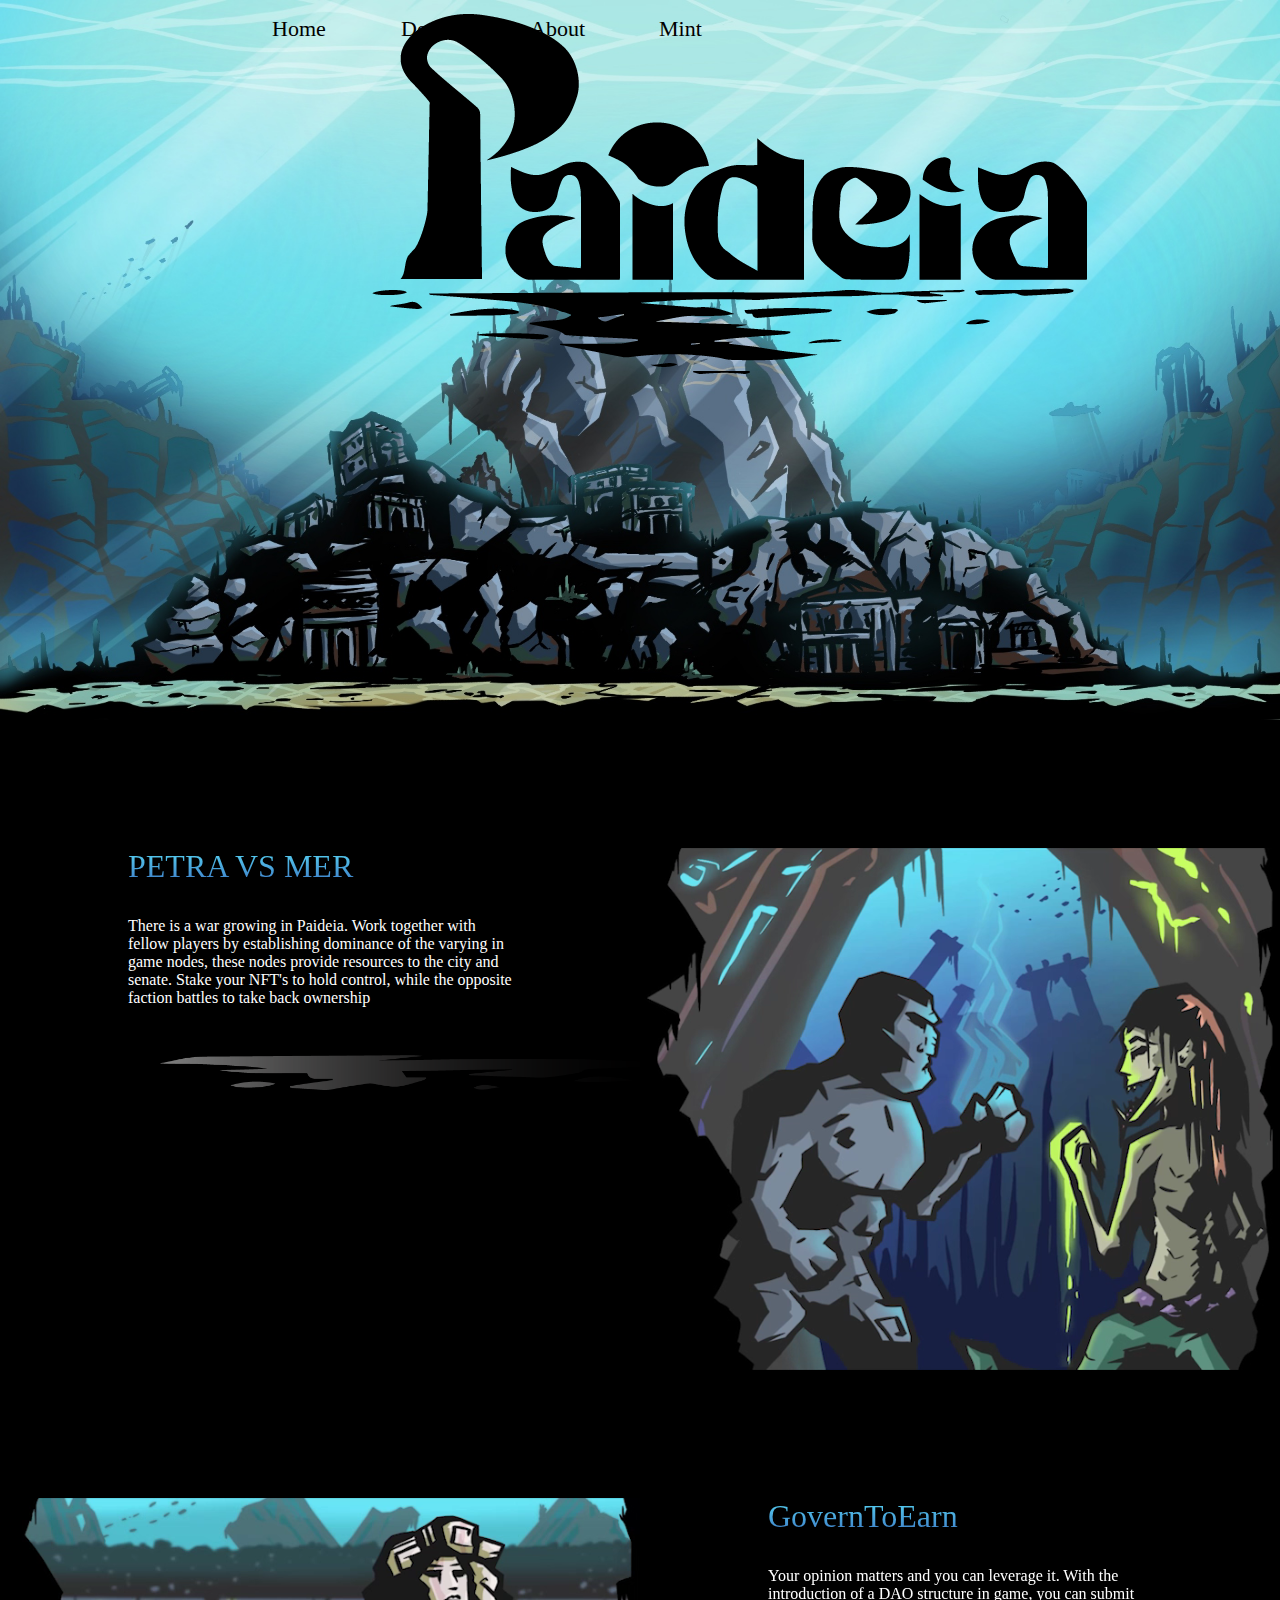
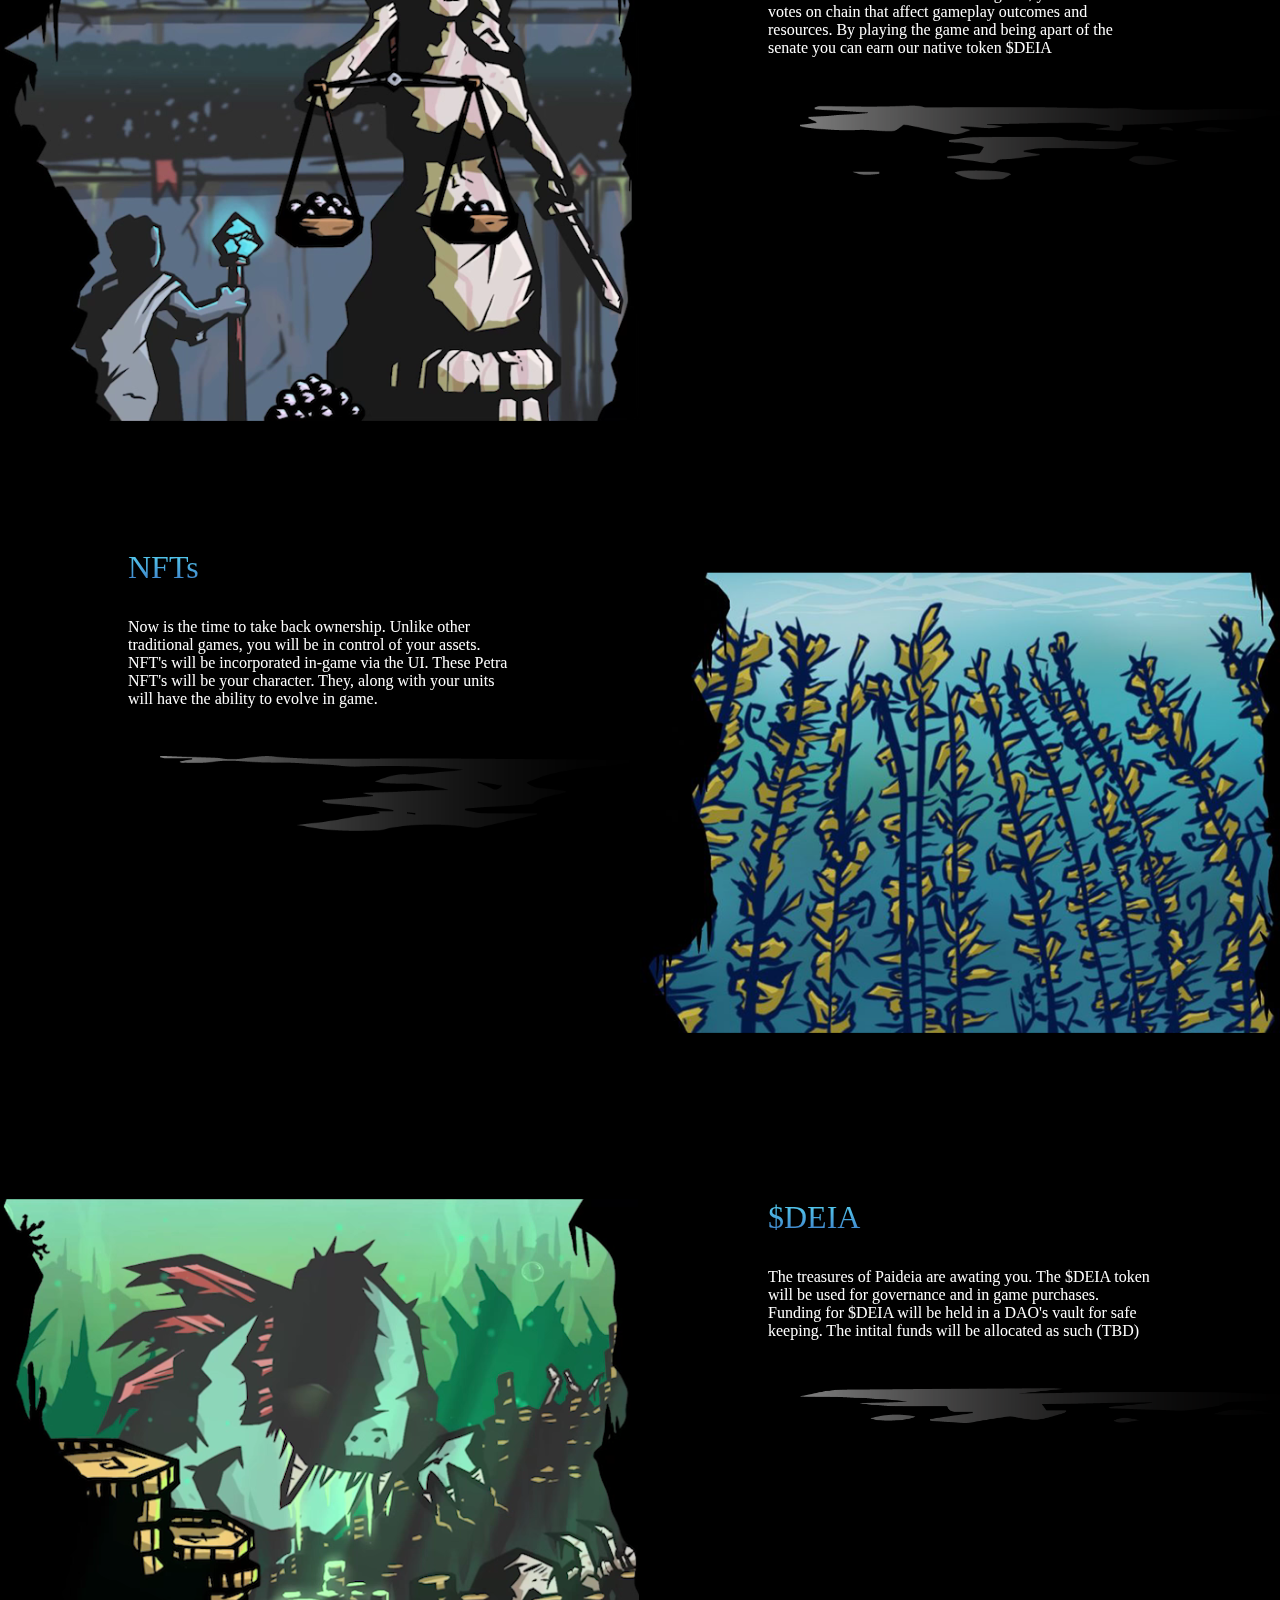
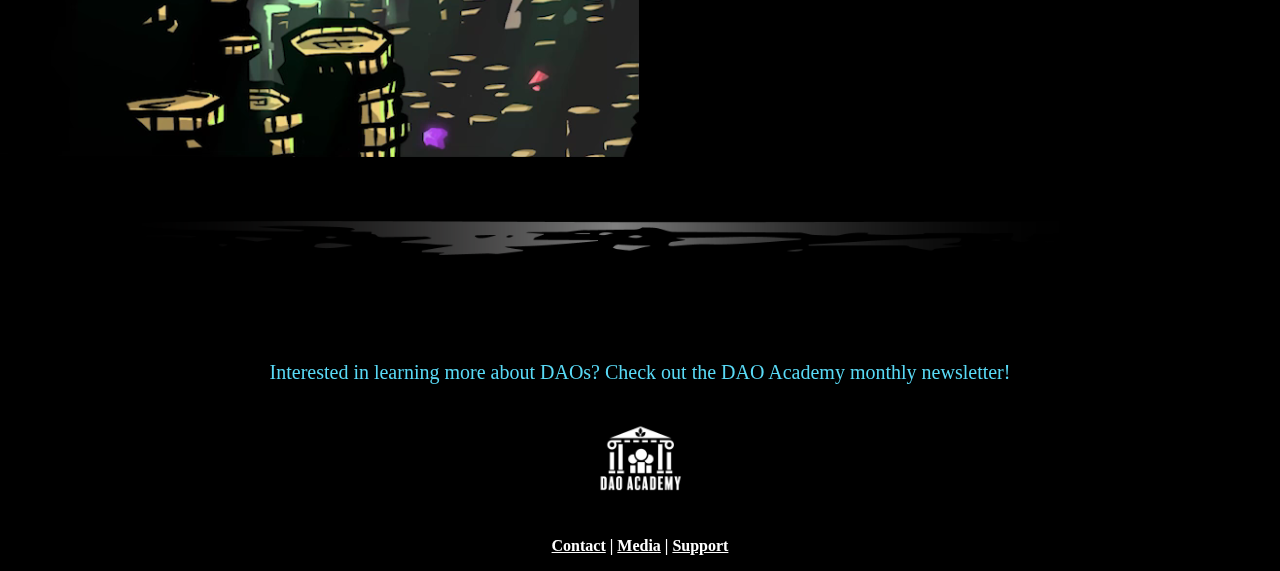
==== commit 1b58b42b: "update" ====
--- a/index.html
+++ b/index.html
@@ -7,7 +7,7 @@
     <title>Paideia</title>
     <link rel="stylesheet" href="style.css">
     <link rel="stylesheet" href="https://cdn.jsdelivr.net/npm/swiper@8/swiper-bundle.min.css"/>
-    <link href="https://fonts.googleapis.com/css2?family=Space+Mono&display=swap" rel="stylesheet">
+    <link href="C:\Users\Autumn Sexy Wifey\Desktop\Learnin codin (yee haw)\Paideia\Cinzel-VariableFont_wght.ttf" rel="stylesheet">
   </head>
 <body class="body">
 
@@ -21,7 +21,7 @@
       <div class="navbarContainer">
 
         <div class="logoContainer">
-          <img src="images/Paideia Logo.png" class="logo">
+          <img src="images/Main Logo.png" class="logo">
         </div>
 
         <div class="navbarSpacer">
@@ -39,7 +39,7 @@
 
         <ul>
           <li>
-            <button id="connect-button">Connect</button>
+            <img src="images/MetaMask Btn.png" id="connect-button" class="button"></img>
           <script>
          
       document.getElementById('connect-button').addEventListener('click', event => {
@@ -89,7 +89,10 @@
           <p class="sectionTitle"> PETRA VS MER </p>
           <p class="sectionBaseText"> There is a war growing in Paideia. Work together with fellow players by establishing dominance of the varying in game nodes, these nodes provide resources to the city and senate. 
           Stake your NFT's to hold control, while the opposite faction battles to take back ownership</p>
-      </div>
+          <img src="images/Deco 1.png" class="deco1">
+      </div>
+
+      
       
       <div class="flex-child">
         <video autoplay loop muted class="sectionRVideo">
@@ -109,8 +112,9 @@
       </div>
 
       <div class="flex-child">
-        <p class="sectionTitle" class="sectionTitleMobile1"> GovernToEarn </p>
-        <p class="sectionBaseText" class="sectionBaseTextmobile1"> Your opinion matters and you can leverage it. With the introduction of a DAO structure in game, you can submit votes on chain that affect gameplay outcomes and resources. By playing the game and being apart of the senate you can earn our native token $DEIA</p>
+        <p class="sectionTitle"> GovernToEarn </p>
+        <p class="sectionBaseText"> Your opinion matters and you can leverage it. With the introduction of a DAO structure in game, you can submit votes on chain that affect gameplay outcomes and resources. By playing the game and being apart of the senate you can earn our native token $DEIA</p>
+        <img src="images/Deco 2.png" class="deco2">
     </div>
 
     </div>
@@ -122,7 +126,8 @@
   <div class="flex-child">
     <p class="sectionTitle" class="sectionTitleMobile2"> NFTs </p>
     <p class="sectionBaseText" class="sectionBaseTextmobile2">  Now is the time to take back ownership. Unlike other traditional games, you will be 
-      in control of your assets. NFT's will be incorporated in-game via the UI. These Petra NFT's will be your character. They, along with your units will have the ability to evolve in game. 
+      in control of your assets. NFT's will be incorporated in-game via the UI. These Petra NFT's will be your character. They, along with your units will have the ability to evolve in game.</p> 
+      <img src="images/Deco 3.png" class="deco3">
     </div>
 
   <div class="flex-child">
@@ -198,14 +203,12 @@
 
   
   <div class="flex-child">
-    <p class="sectionTitle" class="sectionTitleMobile3"> $DEIA </p>
-    <p class="sectionBaseText" class="sectionBaseTextmobile3"> The 
-       
-      treasures of Paideia are awating you. The $DEIA token will be used for governance and in game purchases.
-      
+    <p class="sectionTitle"> $DEIA </p>
+    <p class="sectionBaseText"> The treasures of Paideia are awating you. The $DEIA token will be used for governance and in game purchases.
       Funding for $DEIA will be held in a DAO's vault for safe keeping. The intital funds will be allocated as such
-      
-       (TBD) </div>
+       (TBD) </p>
+       <img src="images/Deco 1.png" class="deco1">
+      </div>
 
 </div>
 
@@ -213,7 +216,7 @@
     
   </div>
 
-  
+  <img src="images/Deco 4.png" class="decobottom">
    
   <div>
     <img src="" class="space">
--- a/style.css
+++ b/style.css
@@ -1,11 +1,18 @@
+@font-face {
+    font-family: 'Cinzel';
+    src: url(font/cinzel-variablefont_wght-demo.html);
+   }
+
+
 /* Body */
 .body{
     padding: 0;
     margin: 0;
     justify-content: center;
     background-color: black;
-    font-family: 'Space Mono', monospace;
-}
+    font-family: Cinzel;
+}
+
 
 /* Nav */
 nav{
@@ -56,14 +63,8 @@
 }
 
 .logo{
-    margin-left: 2%;
-    margin-top: -30%;
-    max-width:100%;
-    height:auto;
-    max-height: fit-content;
-    background-color: transparent;
-    
-
+margin-top:  0%;
+margin-left: 180%;
 }
 
 .navbarSpacer
@@ -101,6 +102,11 @@
     color: white;
 }
 
+#connect-button{
+    width: 75%;
+    height: 75%;
+    margin-left: 180%;
+}
 
 /* Nav Socials */
 
@@ -120,17 +126,7 @@
    
 }
 
-button {
-    border: solid 2px #444;
-    font-size:16px;
-    padding: 10px 25px 10px 25px;
-    background: gray;
-    font-weight: bold;
-    color: #fff;
-    box-shadow: inset 2px 2px 0 #fff, 0 8px 10px -4px rgba(0,0,0,0.4);
-    cursor: pointer;
-    transition: all 0.4s ease;
-  }
+
 
 /* main page */
 .heroImage{
@@ -176,7 +172,7 @@
 
 .flex-child {
     flex: 1;
-    border: 1px solid yellow;
+      /* border: 1px solid yellow; */
 }
 
 
@@ -206,7 +202,7 @@
     background: -webkit-linear-gradient( rgb(89, 218, 246), rgb(59, 118, 196));
     -webkit-background-clip: text;
     -webkit-text-fill-color: transparent;
-    border: 1px solid yellow;
+     /* border: 1px solid yellow; */
 }
 
 .sectionBaseText{
@@ -216,10 +212,30 @@
     margin-top: 2%;
     text-size-adjust: 20px;
     color: white;
-    border: 1px solid yellow;
-}
-
-
+    /* border: 1px solid yellow; */
+}
+
+.deco1{
+    margin-left: 25%;
+    width: 500px;
+    height: 35px;
+    margin-top: 5%;
+}
+
+.deco2{
+width: 500px;
+height: 75px;
+margin-left: 25%;
+margin-top: 5%;
+
+}
+
+.deco3{
+    width: 500px;
+    height: 75px;
+    margin-left: 25%;
+    margin-top: 5%;
+}
 
 
 /* Img Slider 
@@ -248,6 +264,17 @@
 }
 
 */
+
+
+.decobottom{
+    width: 75%;
+    height: 50%;
+    margin-top: 5%;
+    margin-left: 10%;
+    margin-bottom: 5%;
+}
+
+
 /* Newsletter */
 
 
@@ -298,6 +325,7 @@
 
 .spacebetween{
     border: 100px solid #59DAF6;
+    
 }
    .sentence{
     color: white;
@@ -307,13 +335,15 @@
     margin-right: 15%;
     margin-top: 2%;
     text-align: center;
- 
+
    }
 
 
 
 .team{
     display: inline-flex;
+  
+   
 }
 
 
@@ -321,12 +351,12 @@
 .imgbox{
     display: flex;
     flex-direction: column;
-    margin-left: 20%;
+   margin-left: 20%;
+   margin-top: 5%;
    background-image: linear-gradient(#102d33, #59DAF6);
    border: none;
-   border-radius: 45%;
-   opacity: 85%;
-   
+   border-radius: 15%;
+   opacity: 85%; 
    
 }
 
@@ -336,29 +366,13 @@
 }
 
 .content{
-
-}
-
-.content h2{
-    display: flex;
-    flex-direction: column;
-    margin-left: -16%;
-    margin-right: 5%;
-    margin-top: 20%;
-    position: absolute;
     color: white;
-    
-}
-
-.content p{
-    display: flex;
-    flex-direction: column;
-    margin-left: -12%;
-    margin-right: 5%;
-    margin-top: 22%;
-    position: absolute;
-    color: white; 
-}
+    font-size: 14px;
+    margin-left: 10%;  
+}
+
+
+
 
 
 
@@ -461,6 +475,54 @@
     display: none;
 }
 
+/* about us*/
+
+.team{
+    flex-direction: column;
+    margin-left: 15%;
+    align-items: center;
+    border: 1px solid yellow;
+    
+}
+
+.imgbox{
+    display: flex;
+    flex-direction: none;
+    margin-left: 0%;
+    margin-top: 25%;
+    border: 1px solid yellow;
+    
+  
+}
+
+.content{
+    margin: 0%;
+    flex-direction: column; 
+    border: 1px solid yellow;
+}
+
+.content h2{
+    
+    flex-direction: none;
+    margin-left: 0%;
+    margin-right: 25%;
+    margin-top: 2%;
+    position: none;
+    color: white;
+    border: 1px solid yellow;
+    
+}
+
+.content p{
+   
+    flex-direction: none;
+    margin-left: 0%;
+    margin-right: 0%;
+    margin-top: 5%;
+    position: none;
+    color: white; 
+    border: 1px solid yellow;
+}
 
 
 }
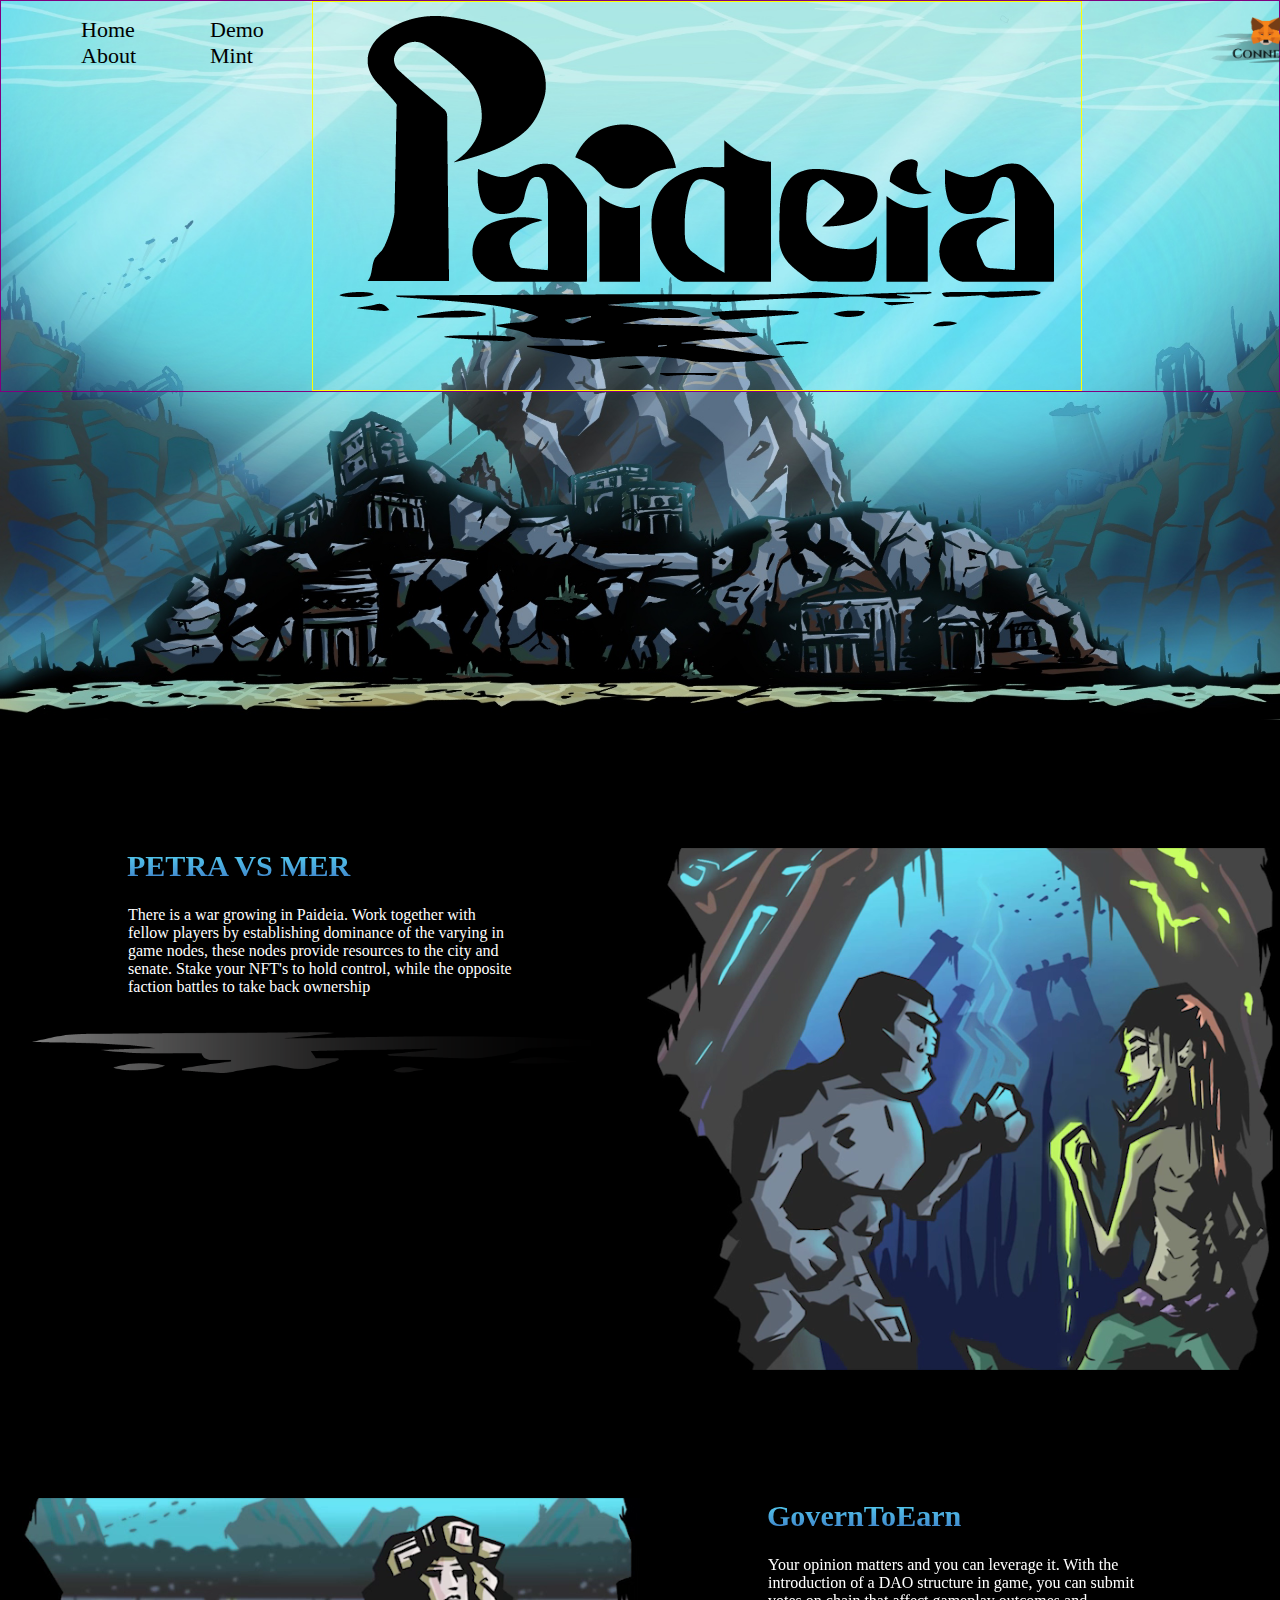
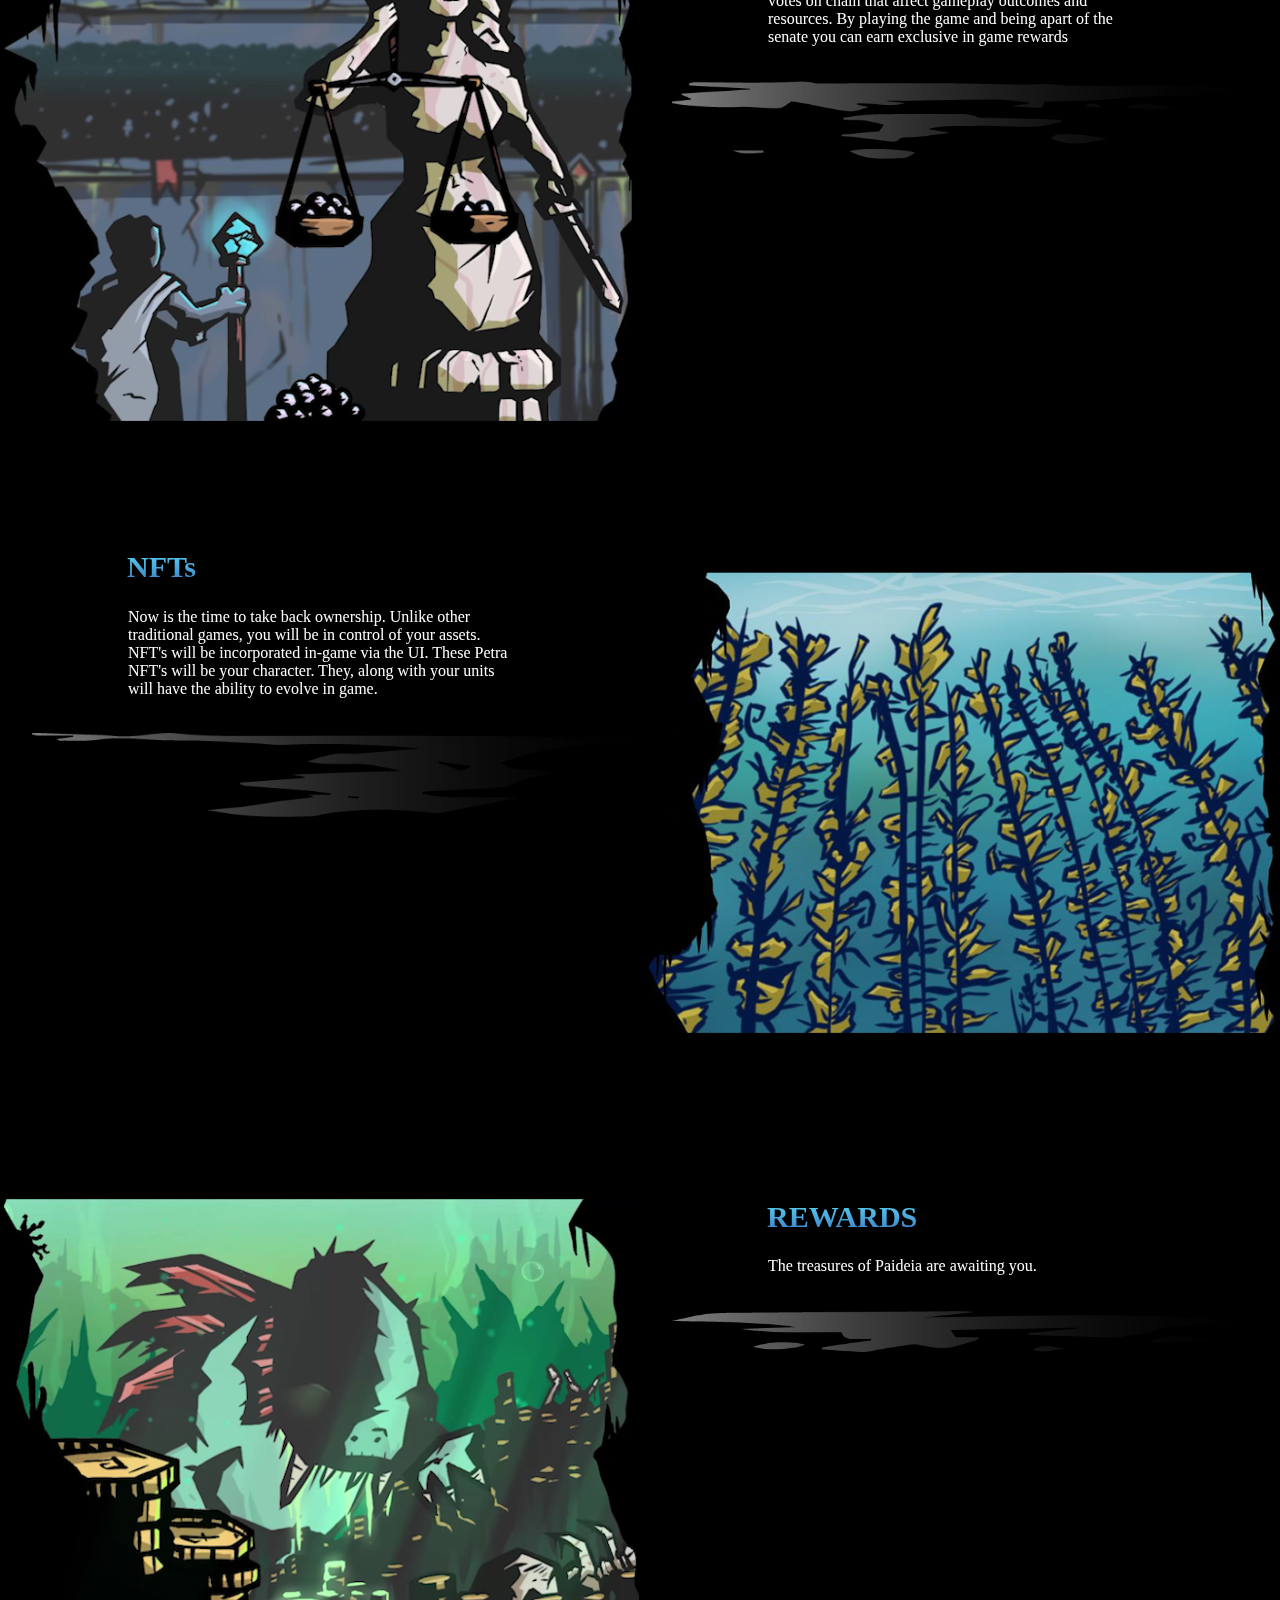
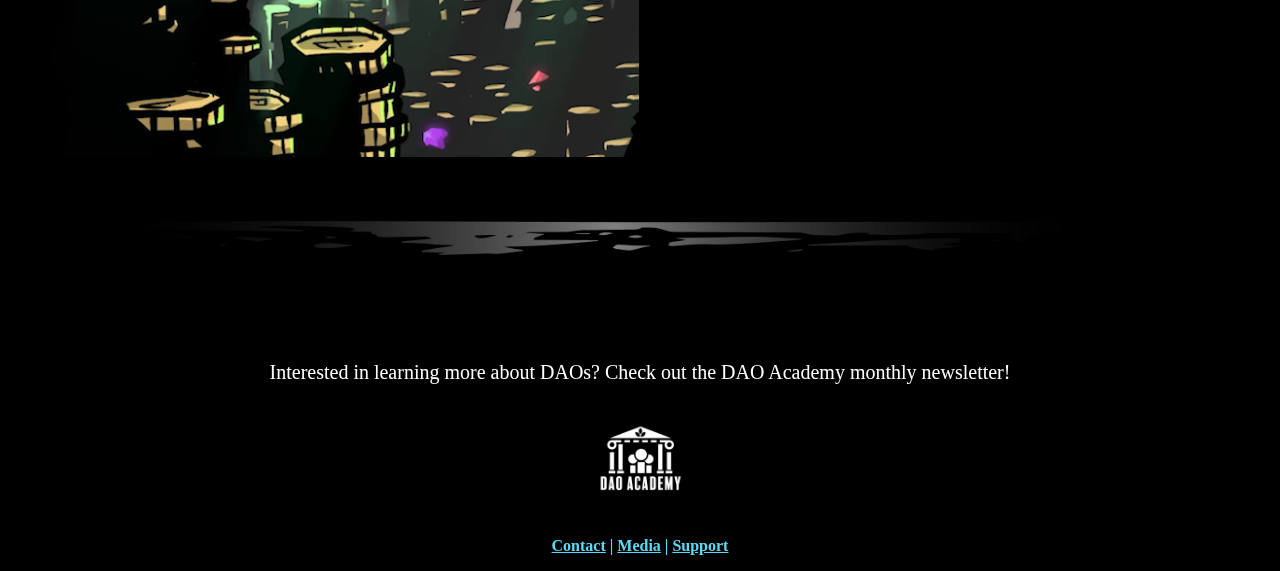
==== commit 72600eee: "update" ====
--- a/index.html
+++ b/index.html
@@ -20,14 +20,8 @@
 
       <div class="navbarContainer">
 
-        <div class="logoContainer">
-          <img src="images/Main Logo.png" class="logo">
-        </div>
-
-        <div class="navbarSpacer">
-        </div>
-
-       
+      
+         
        
         <ul id="menuList" class="nav">
           <li><a href="index.html">Home</a></li>
@@ -36,6 +30,7 @@
           <li><a href="https://opensea.io">Mint</a></li>
         </ul>
         
+        <img src="images/Main Logo.png" class="logo">
 
         <ul>
           <li>
@@ -86,7 +81,7 @@
     <div class="section1">
 
       <div class="flex-child">
-          <p class="sectionTitle"> PETRA VS MER </p>
+          <h1 class="sectionTitle"> PETRA VS MER </h1>
           <p class="sectionBaseText"> There is a war growing in Paideia. Work together with fellow players by establishing dominance of the varying in game nodes, these nodes provide resources to the city and senate. 
           Stake your NFT's to hold control, while the opposite faction battles to take back ownership</p>
           <img src="images/Deco 1.png" class="deco1">
@@ -112,8 +107,8 @@
       </div>
 
       <div class="flex-child">
-        <p class="sectionTitle"> GovernToEarn </p>
-        <p class="sectionBaseText"> Your opinion matters and you can leverage it. With the introduction of a DAO structure in game, you can submit votes on chain that affect gameplay outcomes and resources. By playing the game and being apart of the senate you can earn our native token $DEIA</p>
+        <h1 class="sectionTitle"> GovernToEarn </h1>
+        <p class="sectionBaseText"> Your opinion matters and you can leverage it. With the introduction of a DAO structure in game, you can submit votes on chain that affect gameplay outcomes and resources. By playing the game and being apart of the senate you can earn exclusive in game rewards</p>
         <img src="images/Deco 2.png" class="deco2">
     </div>
 
@@ -124,7 +119,7 @@
 <div class="section3">
 
   <div class="flex-child">
-    <p class="sectionTitle" class="sectionTitleMobile2"> NFTs </p>
+    <h1 class="sectionTitle" class="sectionTitleMobile2"> NFTs </h1>
     <p class="sectionBaseText" class="sectionBaseTextmobile2">  Now is the time to take back ownership. Unlike other traditional games, you will be 
       in control of your assets. NFT's will be incorporated in-game via the UI. These Petra NFT's will be your character. They, along with your units will have the ability to evolve in game.</p> 
       <img src="images/Deco 3.png" class="deco3">
@@ -203,10 +198,8 @@
 
   
   <div class="flex-child">
-    <p class="sectionTitle"> $DEIA </p>
-    <p class="sectionBaseText"> The treasures of Paideia are awating you. The $DEIA token will be used for governance and in game purchases.
-      Funding for $DEIA will be held in a DAO's vault for safe keeping. The intital funds will be allocated as such
-       (TBD) </p>
+    <h1 class="sectionTitle"> REWARDS </h1>
+    <p class="sectionBaseText"> The treasures of Paideia are awaiting you.  </p>
        <img src="images/Deco 1.png" class="deco1">
       </div>
 
--- a/style.css
+++ b/style.css
@@ -17,6 +17,7 @@
 /* Nav */
 nav{
     background-color: transparent;
+    
 }
 
 .navbarContainer{
@@ -25,8 +26,9 @@
     width: auto;
     max-height: fit-content;
     background-color: transparent;
-   /* border: 1px solid purple; */
-    display: flex;
+   border: 1px solid purple;
+    display: flex;
+    
 }
 
 /* https://freshman.tech/flexbox-navbar/ */
@@ -34,12 +36,16 @@
     display: flex;
     justify-content: space-between;
     align-items: center;
+    border: 1px solid purple;
+ 
 }
 
 
 ul li{
     display: inline-block;
     list-style: none;
+
+    
    
 }
 
@@ -52,31 +58,18 @@
     
 }
 
-.logoContainer
-{
-    display: flex;
-    flex: 0.2;
-    background-color: transparent;
-    min-width: 15%;
-   
+.logo{
   
-}
-
-.logo{
-margin-top:  0%;
-margin-left: 180%;
-}
-
-.navbarSpacer
-{
-    flex: 0.27;
-    background-color: transparent;
-   
-}
+border: 1px solid yellow;
+
+}
+
+
 
 
 .menu{
     background-color: transparent;
+    
 }
 
 .menu-icon{
@@ -105,7 +98,7 @@
 #connect-button{
     width: 75%;
     height: 75%;
-    margin-left: 180%;
+    margin-left: 50%;
 }
 
 /* Nav Socials */
@@ -190,10 +183,13 @@
 }
 
 /* sections texts */
-
+h1{
+    transform: scale(0.94);
+    animation: scale 3s forwards cubic-bezier(0.5, 1, 0.89, 1);
+}
 .sectionTitle{
     
-    margin-left: 20%;
+    margin-left: 18%;
     margin-right: 20%;
     margin-top: 0%;
     font-size: large;
@@ -202,8 +198,59 @@
     background: -webkit-linear-gradient( rgb(89, 218, 246), rgb(59, 118, 196));
     -webkit-background-clip: text;
     -webkit-text-fill-color: transparent;
+    animation: fadeIn ease 10s;
+    -webkit-animation: fadeIn ease 10s;
+    -moz-animation: fadeIn ease 10s;
+    -o-animation: fadeIn ease 10s;
+    -ms-animation: fadeIn ease 10s;
+  }
+  @keyframes fadeIn {
+    0% {
+      opacity:0;
+    }
+    100% {
+      opacity:1;
+    }
+  }
+  
+  @-moz-keyframes fadeIn {
+    0% {
+      opacity:0;
+    }
+    100% {
+      opacity:1;
+    }
+  }
+  
+  @-webkit-keyframes fadeIn {
+    0% {
+      opacity:0;
+    }
+    100% {
+      opacity:1;
+    }
+  }
+  
+  @-o-keyframes fadeIn {
+    0% {
+      opacity:0;
+    }
+    100% {
+      opacity:1;
+    }
+  }
+  
+  @-ms-keyframes fadeIn {
+    0% {
+      opacity:0;
+    }
+    100% {
+      opacity:1;
+  }
      /* border: 1px solid yellow; */
 }
+
+
 
 .sectionBaseText{
     display: flex;
@@ -216,25 +263,25 @@
 }
 
 .deco1{
-    margin-left: 25%;
-    width: 500px;
-    height: 35px;
-    margin-top: 5%;
+    max-width:90%;
+    height:auto;
+    margin-left: 5%;
+    margin-top: 3%;
 }
 
 .deco2{
-width: 500px;
-height: 75px;
-margin-left: 25%;
-margin-top: 5%;
+    max-width:90%;
+    height:auto;
+     margin-left: 5%;
+    margin-top: 3%;
 
 }
 
 .deco3{
-    width: 500px;
-    height: 75px;
-    margin-left: 25%;
-    margin-top: 5%;
+    max-width:100%;
+    height:auto;
+    margin-left: 5%;
+    margin-top: 3%;
 }
 
 
@@ -280,7 +327,7 @@
 
 
 .Paragraph{
-    color: #59DAF6;
+    color: white;
     font-size: 20px;
     text-align: center;
 }
@@ -299,12 +346,12 @@
 
 .support{
     text-align: center;
-    color: white;
+    color: #59DAF6;
     font-size: 16px;
 }
 
 .support a{
-    color: white;
+    color: #59DAF6;
 }
 
 
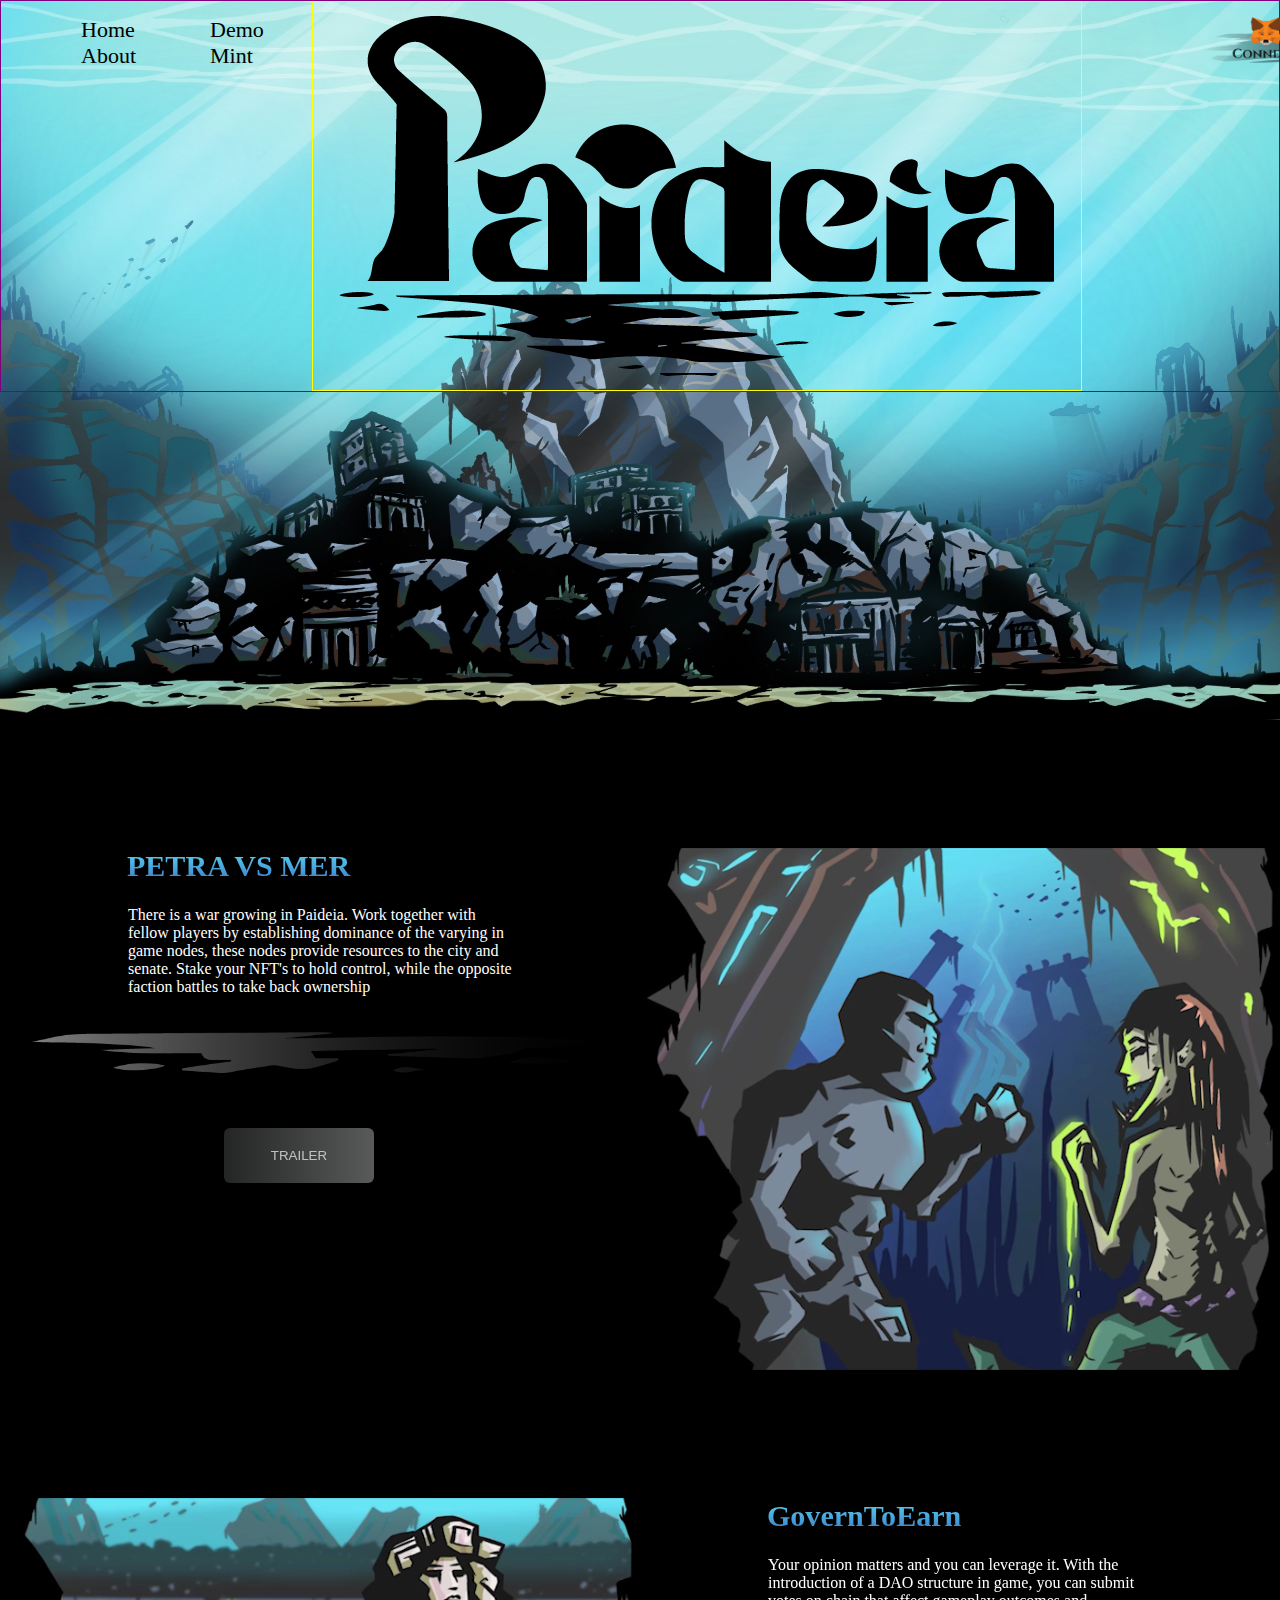
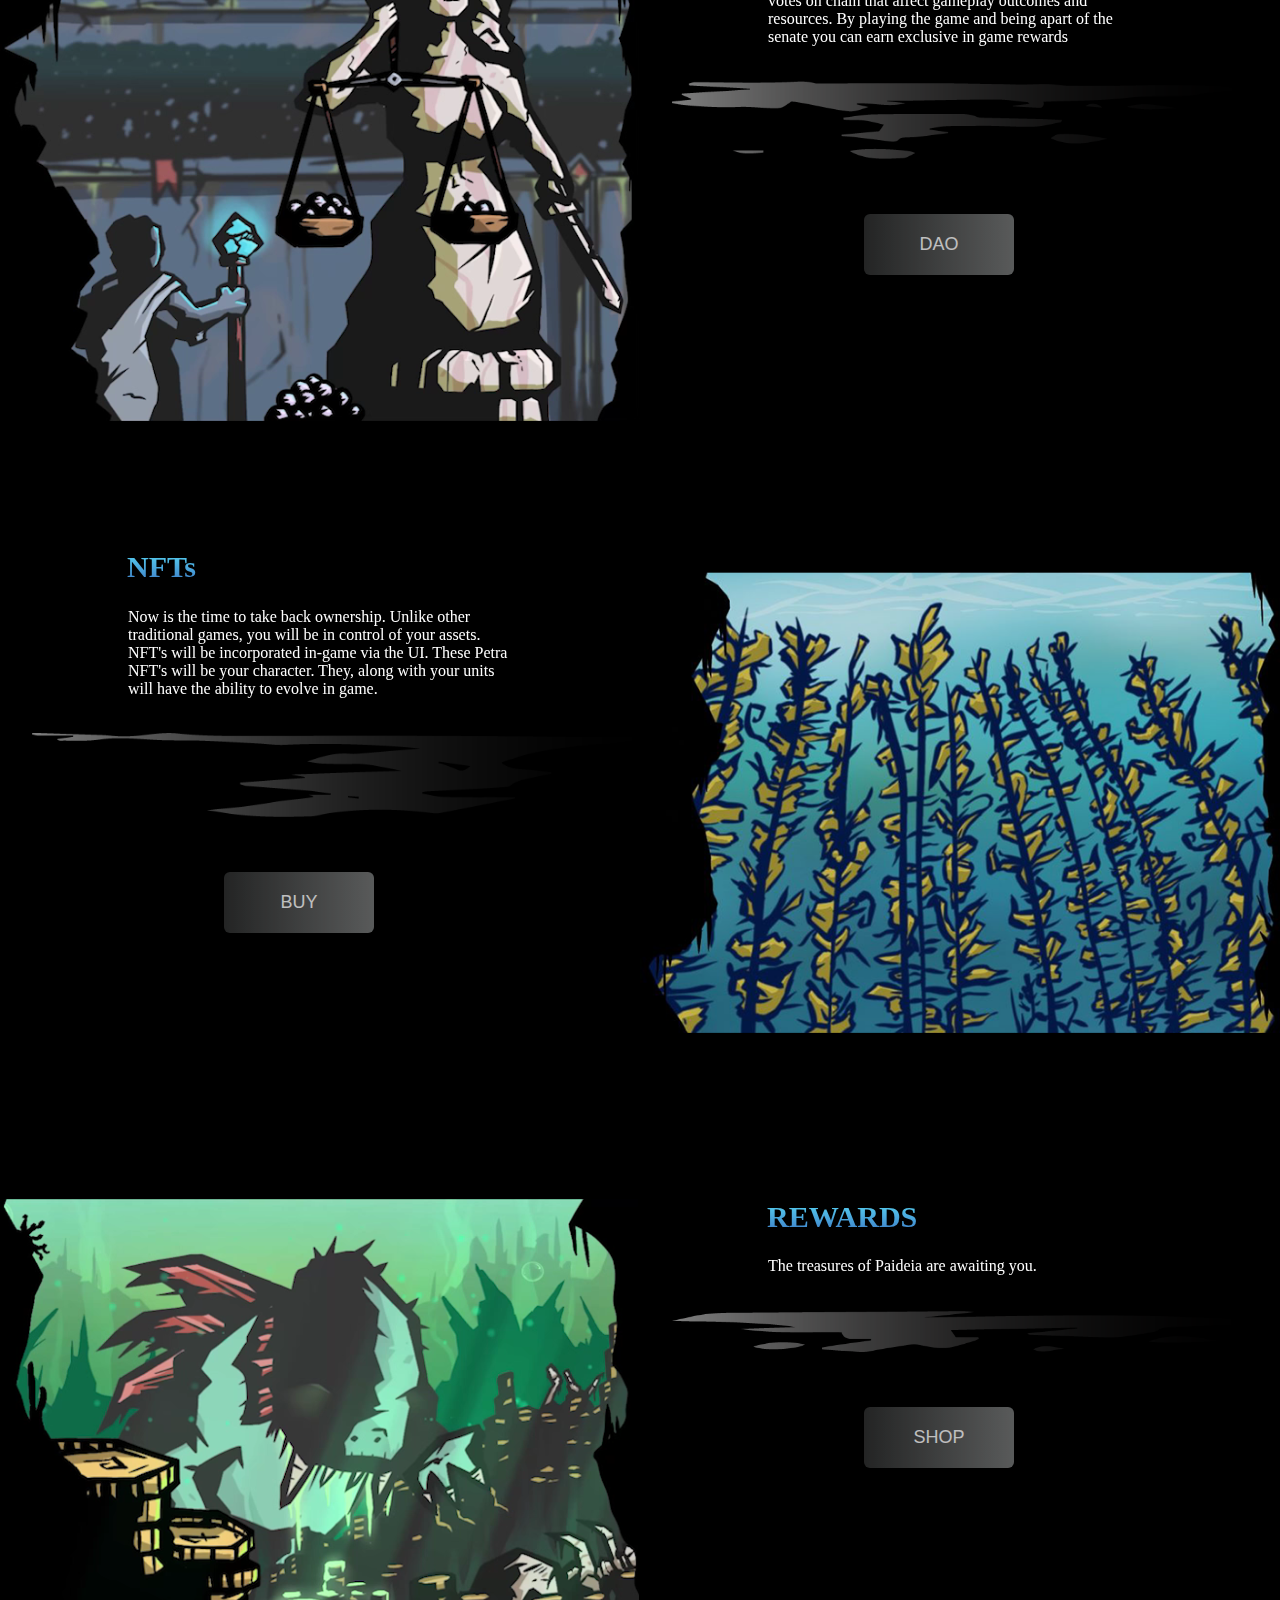
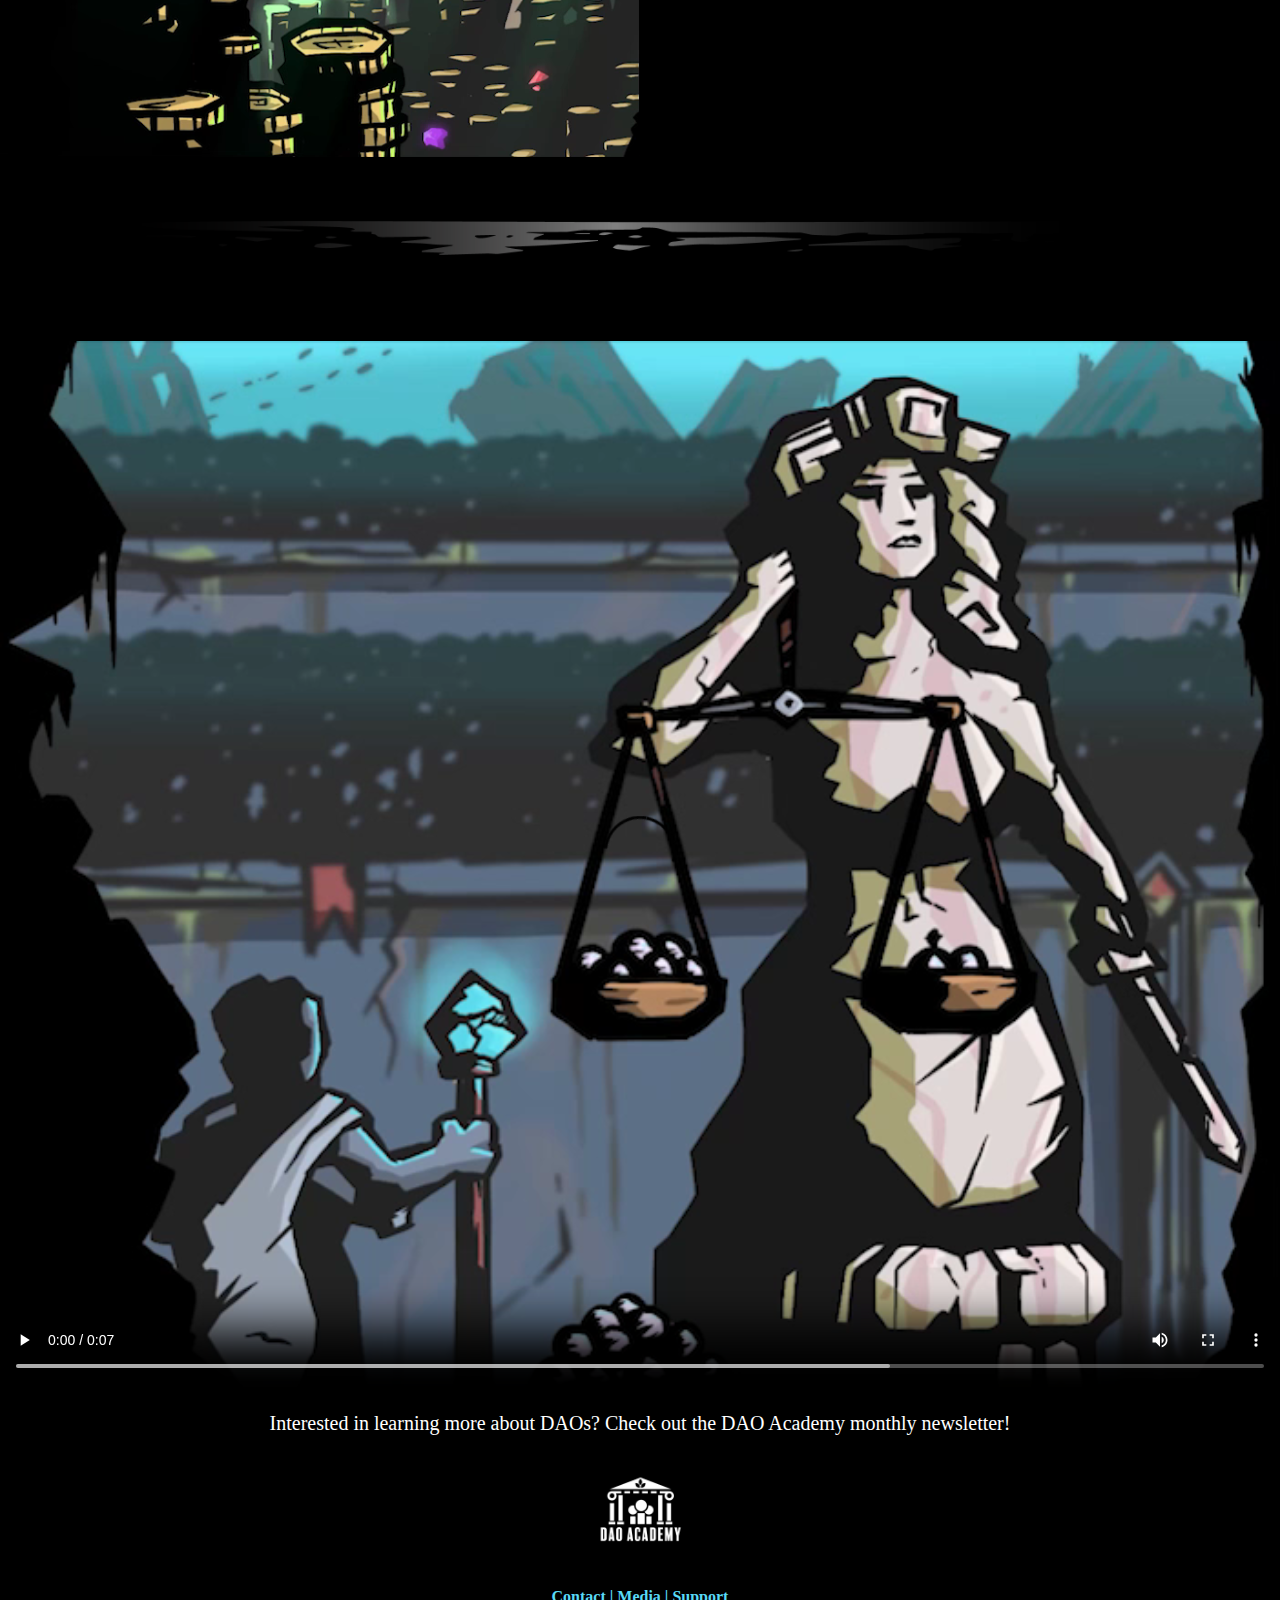
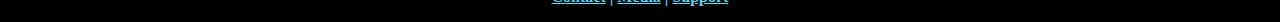
==== commit a1905fc5: "btn update" ====
--- a/index.html
+++ b/index.html
@@ -8,7 +8,9 @@
     <link rel="stylesheet" href="style.css">
     <link rel="stylesheet" href="https://cdn.jsdelivr.net/npm/swiper@8/swiper-bundle.min.css"/>
     <link href="C:\Users\Autumn Sexy Wifey\Desktop\Learnin codin (yee haw)\Paideia\Cinzel-VariableFont_wght.ttf" rel="stylesheet">
-  </head>
+<link href="https://cdn.jsdelivr.net/npm/bootstrap@5.2.2/dist/css/bootstrap.min.css" rel="stylesheet" integrity="sha384-Zenh87qX5JnK2Jl0vWa8Ck2rdkQ2Bzep5IDxbcnCeuOxjzrPF/et3URy9Bv1WTRi" crossorigin="anonymous">
+<script src="https://cdn.jsdelivr.net/npm/bootstrap@5.2.2/dist/js/bootstrap.bundle.min.js" integrity="sha384-OERcA2EqjJCMA+/3y+gxIOqMEjwtxJY7qPCqsdltbNJuaOe923+mo//f6V8Qbsw3" crossorigin="anonymous"></script>
+</head>
 <body class="body">
 
 
@@ -85,6 +87,7 @@
           <p class="sectionBaseText"> There is a war growing in Paideia. Work together with fellow players by establishing dominance of the varying in game nodes, these nodes provide resources to the city and senate. 
           Stake your NFT's to hold control, while the opposite faction battles to take back ownership</p>
           <img src="images/Deco 1.png" class="deco1">
+          <button data-bs-toggle="modal" data-bs-target="#exampleModal" class="btnR">TRAILER</button>
       </div>
 
       
@@ -110,6 +113,7 @@
         <h1 class="sectionTitle"> GovernToEarn </h1>
         <p class="sectionBaseText"> Your opinion matters and you can leverage it. With the introduction of a DAO structure in game, you can submit votes on chain that affect gameplay outcomes and resources. By playing the game and being apart of the senate you can earn exclusive in game rewards</p>
         <img src="images/Deco 2.png" class="deco2">
+        <button class="btnR"><a href="https://paideiadao.com">DAO</a></button>
     </div>
 
     </div>
@@ -123,6 +127,7 @@
     <p class="sectionBaseText" class="sectionBaseTextmobile2">  Now is the time to take back ownership. Unlike other traditional games, you will be 
       in control of your assets. NFT's will be incorporated in-game via the UI. These Petra NFT's will be your character. They, along with your units will have the ability to evolve in game.</p> 
       <img src="images/Deco 3.png" class="deco3">
+      <button class="btnR"><a href="https://opensea.io">BUY</a></button>
     </div>
 
   <div class="flex-child">
@@ -201,6 +206,7 @@
     <h1 class="sectionTitle"> REWARDS </h1>
     <p class="sectionBaseText"> The treasures of Paideia are awaiting you.  </p>
        <img src="images/Deco 1.png" class="deco1">
+       <button class="btnR"><a href="https://amazon.com">SHOP</a></button>
       </div>
 
 </div>
@@ -215,6 +221,20 @@
     <img src="" class="space">
   </div>
 
+<!-- Modal -->
+<div class="modal fade" id="exampleModal">
+  <div class="modal-dialog">
+    <div class="modal-content">
+      
+      <div class="modal-body">
+        <video width="100%" controls>
+        <source src="images/GovernToEarnTest.mp4" type="video/mp4">
+        </video>
+      </div>
+     
+    </div>
+  </div>
+</div>
 
 
 
--- a/style.css
+++ b/style.css
@@ -285,6 +285,33 @@
 }
 
 
+.btnR{
+    width: 150px;
+    border: 0;
+    padding: 20px 25px;
+    outline: none;
+    color: #fff;
+    background: linear-gradient(to right, #303131, #777979);
+    border-radius: 6px;
+    cursor: pointer;
+    transition: width 0.5s;
+    opacity: 75%;
+    margin-top: 8%;
+    margin-left: 35%;
+}
+
+.btnR:hover{
+    width: 160px;
+    opacity: 100%;
+}
+
+button a{
+    color: white;
+    font-size: 18px;
+    text-decoration: none;
+}
+
+
 /* Img Slider 
 
 .slidecontainer{
